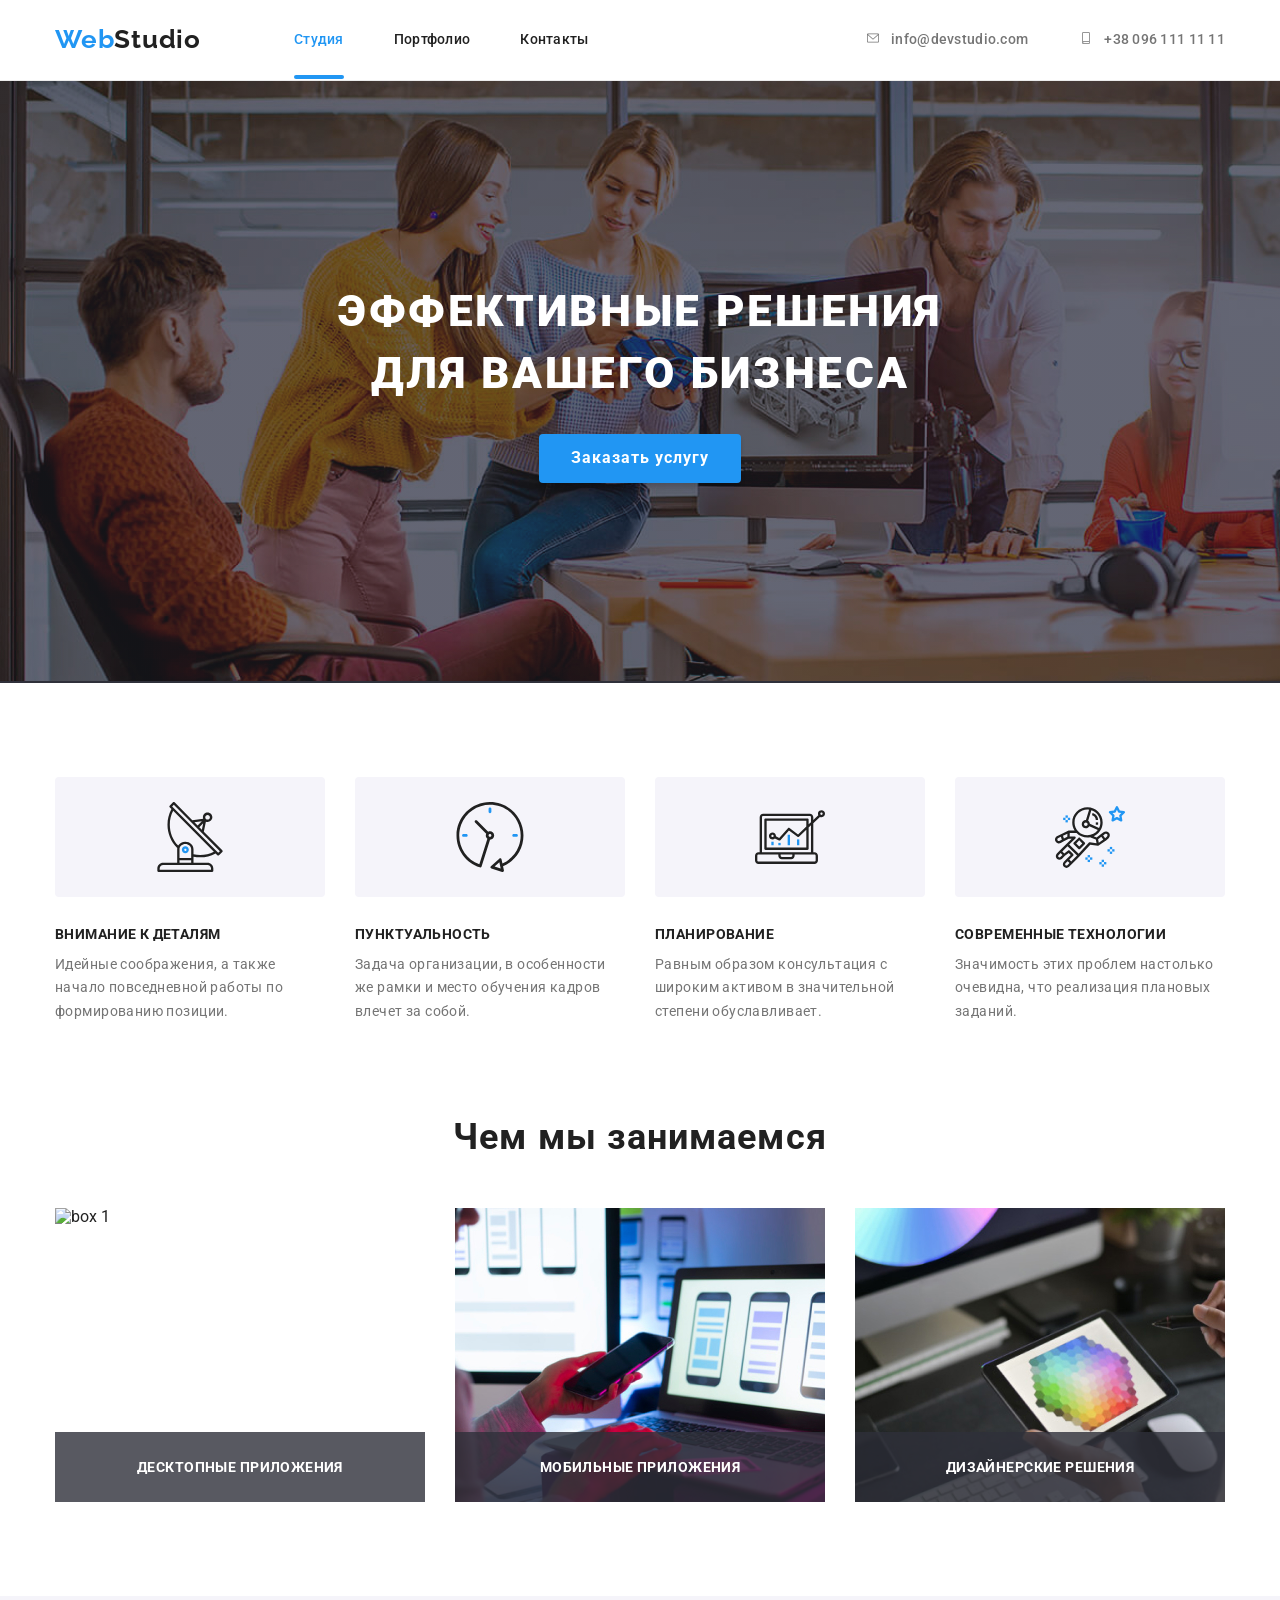
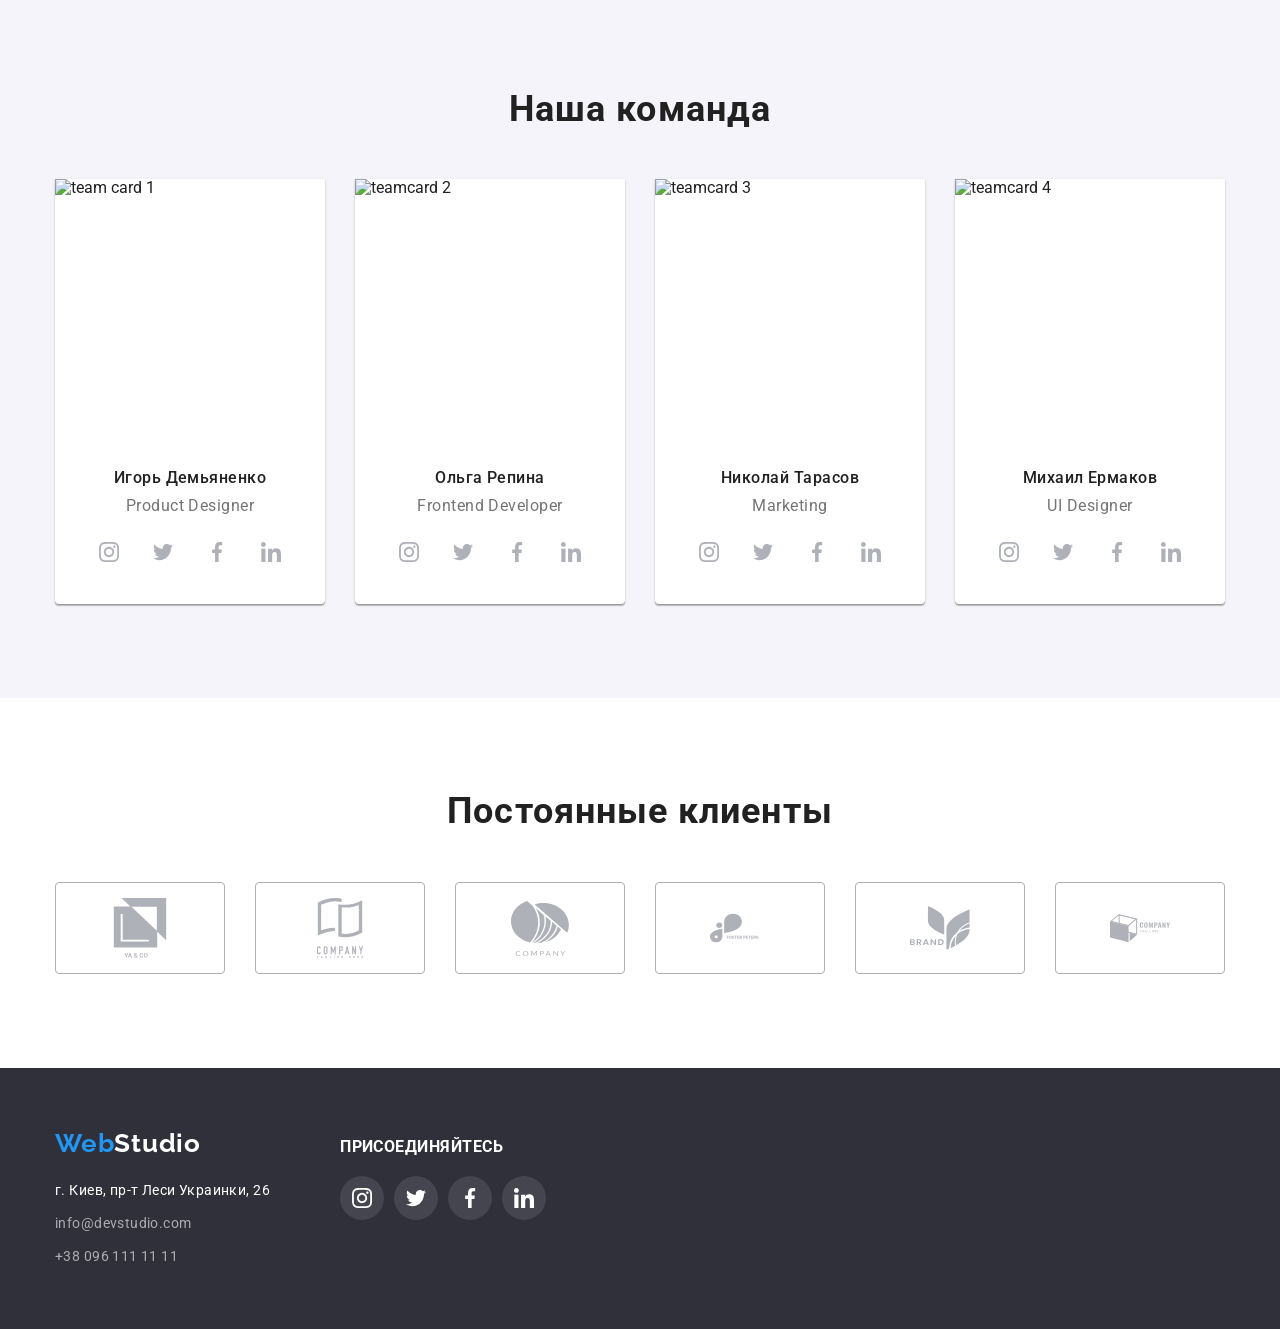
==== index.html @ 79825f10 "111" ====
<!DOCTYPE html>
<html lang="ru">

<head>
    <meta charset="UTF-8">
    <meta http-equiv="X-UA-Compatible" content="IE=edge">
    <meta name="viewport" content="width=device-width, initial-scale=1.0">
    <link rel="stylesheet" href="https://cdnjs.cloudflare.com/ajax/libs/modern-normalize/1.1.0/modern-normalize.min.css" integrity="sha512-wpPYUAdjBVSE4KJnH1VR1HeZfpl1ub8YT/NKx4PuQ5NmX2tKuGu6U/JRp5y+Y8XG2tV+wKQpNHVUX03MfMFn9Q==" crossorigin="anonymous" referrerpolicy="no-referrer" />
    <link rel="preconnect" href="https://fonts.googleapis.com">
    <link rel="preconnect" href="https://fonts.gstatic.com" crossorigin>
    <link
        href="https://fonts.googleapis.com/css2?family=Raleway:wght@700&family=Roboto:wght@400;500;700;900&display=swap"
        rel="stylesheet">
        <link rel="stylesheet" href="css/style.css">
    <title>Барбершоп</title>
</head>
<body>
    <header class="header-menu">
        <div class="container header-container">
        <nav class="nav-menu">
            <a href="index.html" lang="en" class="logo"><span>Web</span>Studio</a>
            <ul class="menu">
                <li class="menu-item">
                    <a href="index.html" class="menu-link menu-clr">Студия</a>
                </li>
                <li class="menu-item">
                    <a href="portfolio.html" class="menu-link">Портфолио</a>
                </li>
                <li class="menu-item">
                    <a href="#" class="menu-link">Контакты</a>
                </li>
            </ul>
        </nav>
        <ul class="contacts">
            <li class="contacts-item">
                <a href="mailto:info@devstudio.com" class="contacts-mail">
                    <svg class="contact-list_img" width="16" height="12">
                        <use href="images/sprite.svg#icon-envelope-hover"></use>
                    </svg>info@devstudio.com
                </a>
            </li>
            <li class="contacts-item">
                <a href="tel:+380961111111" class="contacts-tel">
                    <svg class="contact-list_img" width="16" height="12">
                        <use href="images/sprite.svg#icon-smartphone-1"></use>
                    </svg>+38 096 111 11 11
                </a>
            </li>
        </ul>
    </div>
    </header>
    <main class="main-body">
        <section class="section effect-items bgk-linear">
            <div class="container effect-container">      
            <h1 class="effect-heading">Эффективные решения для вашего бизнеса</h1>
            <button type="button" class="btn-item btn" data-modal-open>Заказать услугу</button>
            </div>
        </section>
        <section class="section featurs">
            <div class="container feature-container">
            <h2 class="hidden-text vissual-hidden">Преимущества</h2>
            <ul class="featurs-item">
                <li class="feature">
                    <div class="feature-icon">
                        <svg class="feature-icon_img">
                            <use href="images/sprite.svg#icon-antenna-1"></use>
                        </svg>
                    </div>
                    <h3 class="feature-heading">Внимание к деталям</h3>
                    <p class="feature-text">
                        Идейные соображения, а также начало повседневной работы по формированию позиции.
                    </p>
                </li>
                <li class="feature">
                    <div class="feature-icon">
                        <svg class="feature-icon_img">
                            <use href="images/sprite.svg#icon-clock-1"></use>
                        </svg>
                    </div>
                    <h3 class="feature-heading">Пунктуальность</h3>
                    <p class="feature-text">
                        Задача организации, в особенности же рамки и место обучения кадров влечет за собой.
                    </p>
                </li>
                <li class="feature">
                    <div class="feature-icon">
                        <svg class="feature-icon_img">
                            <use href="images/sprite.svg#icon-diagram-1"></use>
                        </svg>
                    </div>
                    <h3 class="feature-heading">Планирование</h3>
                    <p class="feature-text">
                        Равным образом консультация с широким активом в значительной степени обуславливает.
                    </p>
                </li>
                <li class="feature">
                    <div class="feature-icon">
                        <svg class="feature-icon_img">
                            <use href="images/sprite.svg#icon-astronaut-1"></use>
                        </svg>
                    </div>
                    <h3 class="feature-heading">Современные технологии</h3>
                    <p class="feature-text">
                        Значимость этих проблем настолько очевидна, что реализация плановых заданий.
                    </p>
                </li>
            </ul>
        </div>
        </section>
        <section class="section section-boxs">
            <div class="container box-container">
            <h2 class="boxs-heading heading">Чем мы занимаемся</h2>
            <ul class="boxs-imges">
                <li class="boxs-card">
                    <img src="images/box1.jpg" alt="box 1" width="370" height="294">
                    <div class="img-descripton">
                        <p class="img-tex">Десктопные приложения</p>
                    </div>
                </li>
                <li class="boxs-card">
                    <img src="images/box2.jpg" alt="box 2" width="370" height="294">
                    <div class="img-descripton">
                        <p class="img-tex">Мобильные приложения</p>
                    </div>
                </li>
                <li class="boxs-card">
                    <img src="images/box3.jpg" alt="box 3" width="370" height="294">
                    <div class="img-descripton">
                        <p class="img-tex">Дизайнерские решения</p>
                    </div>
                </li>
            </ul>
        </div>
        </section>
        <section class="section teamcards">
            <div class="container teamcards-container">
            <h2 class="teamcards-heading heading">Наша команда</h2>
            <ul class="teamcard-imges">
                <li class="teamcard">
                    <img src="images/teamcard1.jpg" alt="team card 1" width="270" height="260">
                    <div class="team-text">
                    <h3 class="teamcard-heading">Игорь Демьяненко</h3>
                    <p lang="en" class="teamcard-text">Product Designer</p>
                    <ul class="teamcard-item_icon">
                        <li class="social-list">
                            <a href="" class="social-list_link">
                                <svg class="social-list_icon" width="20" height="20">
                                    <use href="images/sprite.svg#icon-instagram-2"></use>
                                </svg>
                            </a>
                        </li>
                        <li class="social-list">
                            <a href="" class="social-list_link">
                                <svg class="social-list_icon" width="20" height="20">
                                    <use href="images/sprite.svg#icon-twitter-1"></use>
                                </svg>
                            </a>
                        </li>
                        <li class="social-list">
                            <a href="" class="social-list_link">
                                <svg class="social-list_icon" width="20" height="20">
                                    <use href="images/sprite.svg#icon-facebook-1"></use>
                                </svg>
                            </a>
                        </li>
                        <li class="social-list">
                            <a href="" class="social-list_link">
                                <svg class="social-list_icon" width="20" height="20">
                                    <use href="images/sprite.svg#icon-linkedin-1"></use>
                                </svg>
                            </a>
                        </li>
                    </ul>
                </div>
                </li>
                <li class="teamcard">
                    <img src="images/teamcard2.jpg" alt="teamcard 2" width="270" height="260">
                    <div class="team-text">
                    <h3 class="teamcard-heading">Ольга Репина</h3>
                    <p lang="en" class="teamcard-text">Frontend Developer</p>
                    <ul class="teamcard-item_icon">
                        <li class="social-list">
                            <a href="" class="social-list_link">
                                <svg class="social-list_icon" width="20" height="20">
                                    <use href="images/sprite.svg#icon-instagram-2"></use>
                                </svg>
                            </a>
                        </li>
                        <li class="social-list">
                            <a href="" class="social-list_link">
                                <svg class="social-list_icon" width="20" height="20">
                                    <use href="images/sprite.svg#icon-twitter-1"></use>
                                </svg>
                            </a>
                        </li>
                        <li class="social-list">
                            <a href="" class="social-list_link">
                                <svg class="social-list_icon" width="20" height="20">
                                    <use href="images/sprite.svg#icon-facebook-1"></use>
                                </svg>
                            </a>
                        </li>
                        <li class="social-list">
                            <a href="" class="social-list_link">
                                <svg class="social-list_icon" width="20" height="20">
                                    <use href="images/sprite.svg#icon-linkedin-1"></use>
                                </svg>
                            </a>
                        </li>
                    </ul>
                    </div>
                </li>
                <li class="teamcard">
                    <img src="images/teamcard3.jpg" alt="teamcard 3" width="270" height="260">
                    <div class="team-text">
                    <h3 class="teamcard-heading">Николай Тарасов</h3>
                    <p lang="en" class="teamcard-text">Marketing</p>
                    <ul class="teamcard-item_icon">
                        <li class="social-list">
                            <a href="" class="social-list_link">
                                <svg class="social-list_icon" width="20" height="20">
                                    <use href="images/sprite.svg#icon-instagram-2"></use>
                                </svg>
                            </a>
                        </li>
                        <li class="social-list">
                            <a href="" class="social-list_link">
                                <svg class="social-list_icon" width="20" height="20">
                                    <use href="images/sprite.svg#icon-twitter-1"></use>
                                </svg>
                            </a>
                        </li>
                        <li class="social-list">
                            <a href="" class="social-list_link">
                                <svg class="social-list_icon" width="20" height="20">
                                    <use href="images/sprite.svg#icon-facebook-1"></use>
                                </svg>
                            </a>
                        </li>
                        <li class="social-list">
                            <a href="" class="social-list_link">
                                <svg class="social-list_icon" width="20" height="20">
                                    <use href="images/sprite.svg#icon-linkedin-1"></use>
                                </svg>
                            </a>
                        </li>
                    </ul>
                    </div>
                </li>
                <li class="teamcard">
                    <img src="images/teamcard4.jpg" alt="teamcard 4" width="270" height="260">
                    <div class="team-text">
                    <h3 class="teamcard-heading">Михаил Ермаков</h3>
                    <p lang="en" class="teamcard-text">UI Designer</p>
                    <ul class="teamcard-item_icon">
                        <li class="social-list">
                            <a href="" class="social-list_link">
                                <svg class="social-list_icon" width="20" height="20">
                                    <use href="images/sprite.svg#icon-instagram-2"></use>
                                </svg>
                            </a>
                        </li>
                        <li class="social-list">
                            <a href="" class="social-list_link">
                                <svg class="social-list_icon" width="20" height="20">
                                    <use href="images/sprite.svg#icon-twitter-1"></use>
                                </svg>
                            </a>
                        </li>
                        <li class="social-list">
                            <a href="" class="social-list_link">
                                <svg class="social-list_icon" width="20" height="20">
                                    <use href="images/sprite.svg#icon-facebook-1"></use>
                                </svg>
                            </a>
                        </li>
                        <li class="social-list">
                            <a href="" class="social-list_link">
                                <svg class="social-list_icon" width="20" height="20">
                                    <use href="images/sprite.svg#icon-linkedin-1"></use>
                                </svg>
                            </a>
                        </li>
                    </ul>
                    </div>
                </li>
            </ul>
        </div>
        </section>
        <section class="section our-client_section">
            <div class="container our-client-container">
                <h2 class="our-client-heading heading">Постоянные клиенты</h2>
                <ul class="our-client_group">
                    <li class="our-client_list">
                        <a href="" class="our-client_link">
                        <svg class="our-client_icon" width="106" height="60">
                            <use href="images/sprite.svg#icon-group"></use>
                        </svg>
                    </a>
                    </li>
                    <li class="our-client_list">
                        <a href="" class="our-client_link">
                        <svg class="our-client_icon" width="106" height="60">
                            <use href="images/sprite.svg#icon-group-1"></use>
                        </svg>
                    </a>
                        </li>
                    <li class="our-client_list">
                        <a href="" class="our-client_link"> 
                        <svg class="our-client_icon" width="106" height="60">
                            <use href="images/sprite.svg#icon-group-2"></use>
                        </svg>
                        </a>
                    </li>
                    <li class="our-client_list">
                        <a href="" class="our-client_link"> 
                        <svg class="our-client_icon" width="106" height="60">
                            <use href="images/sprite.svg#icon-group-3"></use>
                        </svg>
                        </a>
                    </li>
                    <li class="our-client_list"> 
                        <a href="" class="our-client_link">
                        <svg class="our-client_icon" width="106" height="60">
                            <use href="images/sprite.svg#icon-group-4"></use>
                        </svg>
                        </a>
                    </li>
                    <li class="our-client_list">
                        <a href="" class="our-client_link"> 
                        <svg class="our-client_icon" width="106" height="60">
                            <use href="images/sprite.svg#icon-Object"></use>
                        </svg>
                        </a>
                    </li>
                </ul>
                </div>
        </section>
    </main>
    <footer class="footer-block">
        <div class="container footer-container">
            <div class="footer-menu">
        <a href="#" lang="en" class="logo-footer"><span>Web</span>Studio</a>
        <address class="addres-footer">
            <span>г. Киев, пр-т Леси Украинки, 26</span>
            <a href="mailto:info@devstudio.com">info@devstudio.com</a>
            <a href="tel:+380961111111">+38 096 111 11 11</a>
        </address>
    </div>
        <div class="footer-social">
            <p class="footer-text">присоединяйтесь</p>
        <ul class="footer-item_icon">
            <li class="footer-social_list">
                <a href="" class="footer-social-list_link">
                    <svg class="footer-social-list_icon" width="20" height="20">
                        <use href="images/sprite.svg#icon-instagram-2"></use>
                    </svg>
                </a>
            </li>
            <li class="footer-social_list">
                <a href="" class="footer-social-list_link">
                    <svg class="footer-social-list_icon" width="20" height="20">
                        <use href="images/sprite.svg#icon-twitter-1"></use>
                    </svg>
                </a>
            </li>
            <li class="footer-social_list">
                <a href="" class="footer-social-list_link">
                    <svg class="footer-social-list_icon" width="20" height="20">
                        <use href="images/sprite.svg#icon-facebook-1"></use>
                    </svg>
                </a>
            </li>
            <li class="footer-social_list">
                <a href="" class="footer-social-list_link">
                    <svg class="footer-social-list_icon" width="20" height="20">
                        <use href="images/sprite.svg#icon-linkedin-1"></use>
                    </svg>
                </a>
            </li>
        </ul>
    </div>
    </div>
    </footer>
    <div class="bakdrop is-hidden" data-modal>
        <div class="modal">
            <button class="modal-close-btn" data-modal-close>
                <svg class="modal-close-icon" width="18" height="18">
                    <use href="images/sprite.svg#icon-close"></use>
                </svg>
            </button>
        </div>
    </div>
    <script src="js/modal.js"></script>
</body>
</html>
---- css/style.css ----
body{
    font-family: var(--font-accent);
    color: var(--accent-color);
}
img{
    display: block;
}
h1,h2,h3,h4,h5,h6{
    margin-top: 0;
    margin-bottom: 0;
}
ul,li{
    list-style: none;
    margin-top: 0;
    margin-bottom: 0;
    padding-left: 0;
}
p{
    margin-top: 0;
    margin-bottom: 0;
}
:root {
    --accent-color: #212121;
    --link-color: #2196F3;
    --white-color: #ffffff;
    --dark-background: #2F303A;
    --contacts-color: #757575;
    --teamcards-background: #F5F4FA;
    --project-border: #EEEEEE;
    --icon-color: #AFB1B8;
    --our-client:#E5E5E5;
    --font-accent: 'Roboto', sans-serif;
    --font-second: 'Raleway', sans-serif;
    --backdrop-background: rgba(0, 0, 0, 0.2);
    --border-color: rgba(0, 0, 0, 0.1);
    --descripton-bgk: rgba(33, 150, 243, 0.9);
}
.section{
    padding-top: 94px;
    padding-bottom: 94px;
}
/* container */
.container{
    width: 1200px;
    margin: 0 auto;
    padding-left: 15px;
    padding-right: 15px;
}
/*container end  */
/*header menu contacts*/
.header-menu{
    border-bottom: 1px solid#ECECEC;
}
.header-container{
    display: flex;
    justify-content: space-between;
    align-items: center;
}
.nav-menu{
    display: flex;
    align-items: center;
}
.logo{
    font-family: var(--font-second);
    font-weight: 700;
    font-size: 26px;
    line-height: 1.2;
    text-decoration: none;
    color: var(--accent-color);
    letter-spacing: 0.03em;
    padding-top: 24px;
    padding-bottom: 25px;
}
.logo span{
    color: var(--link-color);
}
/* menuu */
.menu{
    font-weight: 500;
    font-size: 14px;
    font-style: normal;
    line-height: 1.1;
    letter-spacing: 0.02em;
    list-style-type: none;
    display: flex;
    margin-left: 93px;
}
.menu-item:not(:last-child){
    margin-right: 50px;
}
.menu>.menu-item>.menu-clr{
    color: var(--link-color);
    transition: color 250ms cubic-bezier(0.4, 0, 0.2, 1);
}
.menu-item .menu-link:hover,
.menu-item .menu-link:focus{
    color: var(--link-color);
}
.menu-link{
    position: relative;
    text-decoration: none;
    color: var(--accent-color);
    padding-top: 32px;
    padding-bottom: 32px;
    transition: color 250ms cubic-bezier(0.4, 0, 0.2, 1);
}
.menu-link.menu-clr::after{
    position: absolute;
    content: '';
    display: inline-block;
    width: 100%;
    height: 4px;
    left: 0;
    bottom: 0;
    background: var(--link-color);
    border-radius: 2px;
}

/* menu end */
.contacts{
    font-weight: 500;
    font-size: 14px;
    line-height: 1.1;
    letter-spacing: 0.02em;
    font-style: normal;
    list-style-type: none;
    display: flex;
    align-items: baseline;
    position: relative;
}

.contacts-item:not(:first-child){
    margin-left: 50px;
}
.contacts-mail,
.contacts-tel{
    text-decoration: none;
    color: var(--contacts-color);
    transition: color 250ms cubic-bezier(0.4, 0, 0.2, 1);
}
.contacts-mail:hover,
.contacts-tel:hover,
.contacts-mail:focus,
.contacts-tel:focus{
    color: var(--link-color);
}
.contact-list_img{
    fill: var(--contacts-color);
    margin-right: 10px;
}
.contacts-mail:hover .contact-list_img,
.contacts-tel:hover .contact-list_img,
.contacts-mail:focus .contact-list_img,
.contacts-tel:focus .contact-list_img{
    fill: var(--link-color);
}
/*end*/
/*effect busines*/
.effect-items{
    background-image: linear-gradient( to bottom, rgba(47, 48, 58, 0.4),rgba(47, 48, 58, 0.4)), url('../images/bgk.jpg');
    background-repeat: no-repeat;
    background-color: var(--dark-background);
    max-width: 1600px;
    margin: 0 auto;
    padding: 200px 0;
}

.effect-heading{ 
    max-width: 696px;
    font-weight: 900;
    font-size: 44px;
    line-height: 1.4;
    text-align: center;
    letter-spacing: 0.06em;
    text-transform: uppercase;
    font-style: normal;
    color: var(--white-color);
    margin: 0 auto;
}
.btn-item{
    letter-spacing: 0.06em;
    color: var(--white-color);
    font-size: 16px;
    font-weight: 700;
    line-height: 1.8;
    background: var(--link-color);  
    box-shadow: 0px 4px 4px rgba(0, 0, 0, 0.15);
    border-radius: 4px;
    display: flex;
    margin: 0 auto;
    margin-top: 30px;
    padding: 10px 32px;
    transition: background 250ms cubic-bezier(0.4, 0, 0.2, 1);
}
.btn-item:hover,
.btn-item:focus{
  background: #188CE8;
  border: none;
  outline: none;
}
.btn{
    cursor: pointer;
    border: none;
}
/*end*/
/*feature items*/
.hidden-text,
.first-link{
    font-weight: 700;
    font-size: 36px;
    line-height: 1.16;
    text-align: center;
    margin: auto;
}
.vissual-hidden{
    position: absolute;
    width: 1px;
    height: 1px;
    margin: -1px;
    border: 0;
    padding: 0;
    white-space: nowrap;
    clip-path: inset(100%);
    clip: rect(0 0 0 0);
    overflow: hidden;
}
/*featureicon*/
.feature-icon{
    display: flex;
    justify-content: center;
    align-items: center;
    height: 120px;
    background: #F5F4FA;
    border-radius: 4px;
    margin-bottom: 30px;
}
.feature-icon_img{
    width: 70px;
    height: 70px;  
}
/*featureicon*/

.featurs{
    padding-bottom: 0;
}
.feature-container{
    display: flex;
    flex-wrap: wrap;
}
.featurs-item{
    display: flex;
    flex-basis: calc((100% - 120px)/ 4);
    list-style-type: none; 
    margin-left: -30px;
}
.feature{
    width: 270px;
    margin-left: 30px;
}
.feature-heading{
    font-size: 14px;
    font-weight: 700;
    letter-spacing: 0.03em;
    text-transform: uppercase;
    line-height: 1.1;
}
.feature-text{
    font-size: 14px;
    line-height: 1.7;
    letter-spacing: 0.03em;
    color: var(--contacts-color);
    margin-top: 10px;
}
/*end*/
/*boxs-images*/
.heading{
    text-align: center;
    font-weight: 700;
    font-size: 36px;
    letter-spacing: 0.03em;
    font-style: normal;
    line-height: 1.1;
}
.boxs-imges,
.teamcard-imges{
    list-style-type: none;
    display: flex;
}
.boxs-imges{
    flex-wrap: wrap;
    margin-top: 50px;
    margin-left: -30px;
}
.boxs-card{
    position: relative;
    flex-basis: calc((100% - 90px ) / 3);
    margin-left: 30px;
}
.img-descripton{
    position: absolute;
    width: 370px;
    height: 70px;
    bottom: 0;
    left: 0;
    background: rgba(47, 48, 58, 0.8);
    display: flex;
    align-items: center;
    justify-content: center;
}
.img-tex{
    position: absolute;
    font-weight: 700;
    color: var(--white-color);
    letter-spacing: 0.03em;
    text-transform: uppercase;
    text-align: center;
    font-size: 14px; 
}
/*end*/
/*teamcard*/
.teamcards{
    background: var(--teamcards-background);
}
.team-text{
    padding-top: 30px;
    padding-left: 10px;
    padding-right: 10px;
    padding-bottom: 30px;
}
.teamcard-heading{
    font-size: 16px;
    font-style: normal;
    font-weight: 500;
    text-align: center;
    letter-spacing: 0.03em;
    line-height: 1.1;
    margin-bottom: 10px;
}
.teamcard-text{
    font-size: 16px;
    color: var(--contacts-color);
    line-height: 1.1;
    text-align: center;
    letter-spacing: 0.03em;
    margin-bottom: 16px;
}
.teamcard-imges{
    flex-wrap: wrap;
    margin-left: -30px;
    margin-top: 50px;
}
.teamcard{
    margin-left: 30px;
    flex-basis: calc((100% - 120px) / 4);
    background: #FFFFFF;
    box-shadow: 0px 1px 3px rgba(0, 0, 0, 0.12), 0px 1px 1px rgba(0, 0, 0, 0.14), 0px 2px 1px rgba(0, 0, 0, 0.2);
    border-radius: 0px 0px 4px 4px
}
.teamcard-item_icon{
    display: flex;
    justify-content: center;
}
.social-list:not(:last-child){
    margin-right: 10px;
}
.social-list_link{
    width: 44px;
    height: 44px;
    border-radius: 50%;
    display: flex;
    justify-content: center;
    align-items: center;
    background: var(--white-color);
    transition: background 250ms cubic-bezier(0.4, 0, 0.2, 1);
}

.social-list_link:hover,
.social-list_link:focus{
    background-color: var(--link-color);
}
.social-list_icon{
    fill: var(--icon-color);
    transition: fill 250ms cubic-bezier(0.4, 0, 0.2, 1);
}
.social-list_link:hover .social-list_icon,
.social-list_link:focus .social-list_icon{
    fill: var(--white-color);
}
/*end*/
/*our-client*/
.our-client_group{
    display: flex;
    justify-content: center;
    margin-top: 50px;
    margin-left: -30px;
}
.our-client_list{
   flex-basis:calc((100% - 180)/6); 
   margin-left: 30px;
}
.our-client_link{
    width: 170px;
    height: 92px;
    border: 1px solid #AFB1B8;
    border-radius: 4px;
    display: flex;
    justify-content: center;
    align-items: center;
    transition: border 250ms cubic-bezier(0.4, 0, 0.2, 1);
}
.our-client_link:hover,
.our-client_link:focus{
    border: 1px solid var(--link-color);
    border-radius: 4px;
}
.our-client_icon{
    fill: var(--icon-color);
    transition: fill 250ms cubic-bezier(0.4, 0, 0.2, 1);
}
.our-client_link:hover .our-client_icon,
.our-client_link:focus .our-client_icon{
    fill: var(--link-color);
}



/*our-client*/

/*portfolio list*/
/*btn portfolio*/

.button-menu{
    display: flex;
    list-style-type: none;
    margin-bottom: 50px;
    justify-content: center;   
}
.filter-btn:not(:last-child){
    margin-right: 8px;
}
.button-project{
    font-weight: 500;
    font-size: 16px;
    line-height: 1.6;
    text-align: center;
    letter-spacing: 0.03em;
    color: var(--accent-color);
    border-radius: 4px;
    background: #F5F4FA;
    border: none;
    padding: 6px 22px;
    transition: color 250ms cubic-bezier(0.4, 0, 0.2, 1);
}
.btn-all{
    background: var(--link-color);
    color: var(--white-color);
    transition: color 250ms cubic-bezier(0.4, 0, 0.2, 1), background 250ms cubic-bezier(0.4, 0, 0.2, 1);
}
.button-project:hover,
.button-project:focus{
    background-color: var(--link-color);
    color: var(--white-color);
    outline: none;
    box-shadow: 0px 3px 1px rgba(0, 0, 0, 0.1), 0px 1px 2px rgba(0, 0, 0, 0.08), 0px 2px 2px rgba(0, 0, 0, 0.12);
}
/*buttons end*/
/*projects*/
.projects-item{
    display: flex;
    flex-wrap: wrap;
    list-style-type: none;
    margin-left: -30px;
    margin-bottom: -30px;
}
.project{
    flex-basis: calc((100% - 270px) / 9);
    margin-left: 30px;
    margin-bottom: 30px;
}
.project-textblock{
    padding: 20px 24px;
    border-left: 1px solid var(--project-border);
    border-right: 1px solid var(--project-border);
    border-bottom: 1px solid var(--project-border);
}
.project-heading{
    font-style: normal;
    font-weight: 700;
    font-size: 18px;
    letter-spacing: 0.06em;
    line-height: 2;
    margin-bottom: 4px;
    color: var(--accent-color);
}
.project-text{
    font-size: 16px;
    letter-spacing: 0.03em;
    line-height: 1.8;
    color: var(--contacts-color);
}
.project-link{
    display: block;
    text-decoration: none;
    transition: display 250ms cubic-bezier(0.4, 0, 0.2, 1);
}
.project-link:hover,
.project-link:focus{
     box-shadow: 0px 1px 1px rgba(0, 0, 0, 0.12), 0px 4px 4px rgba(0, 0, 0, 0.06), 1px 4px 6px rgba(0, 0, 0, 0.16);
}
.project-description{
    position: relative;
    overflow: hidden;
}
.project-overlay{
    position: absolute;
    top: 0;
    left: 0;
    width: 100%;
    height: 100%;
    transform: translateY(100%);
    transition: transform 250ms cubic-bezier(0.4, 0, 0.2, 1);
    background-color: var(--descripton-bgk);
    padding: 63px 24px;
}
.description-text{
    font-size: 18px;
    line-height: 1.5;
    letter-spacing: 0.03em;
    color: var(--white-color);
}
.project-link:hover .project-overlay,
.project-link:focus .project-overlay{
     transform: translateY(0);
     box-shadow: 0px 1px 1px rgba(0, 0, 0, 0.12), 0px 4px 4px rgba(0, 0, 0, 0.06), 1px 4px 6px rgba(0, 0, 0, 0.16);
}
/*project end*/
/*footer*/
.footer-block{
    padding-top: 60px;
    padding-bottom: 60px;
}
.footer-block{
    background-color: var(--dark-background);
}
.footer-container{
    display: flex;
    align-items: baseline;
}
.logo-footer{
    font-family: var(--font-second);
    font-weight: 700;
    font-size: 26px;
    line-height: 1.2;
    text-decoration: none;
    color: var(--white-color);
    letter-spacing: 0.03em;
}
.logo-footer>span{
    color: var(--link-color);
}
.addres-footer{
    display: flex;
    flex-direction: column;
    margin-top: 20px;
}
.addres-footer>span{
    font-style: normal;
    font-weight: 400;
    font-size: 14px;
    line-height: 1.7;
    letter-spacing: 0.03em;
    color: var(--white-color);
}
.addres-footer a{
    font-style: normal;
    font-weight: 400;
    font-size: 14px;
    /* color: rgba(255,255, 255, 0.6); */
    text-decoration: none;
    letter-spacing: 0.03em;
    line-height: 1.7;
    color: rgba(255, 255, 255, 0.6);
    margin-top: 9px;
    transition: color 250ms cubic-bezier(0.4, 0, 0.2, 1);
}
.addres-footer a:hover,
.addres-footer a:focus{
    color: var(--white-color);
}
.footer-social{
    margin-left: 70px;  
}
.footer-text{
    font-weight: 700;
    color: var(--white-color);
    font-size: 16px;
    text-transform: uppercase;
    letter-spacing: 0.03em;
    line-height: 1.1;
    font-style: normal;
}
.footer-item_icon{
    display: flex;
    margin-top: 20px;
}
.footer-social-list_link{
    width: 44px;
    height: 44px;
    border-radius: 50%;
    display: flex;
    justify-content: center;
    align-items: center;
    background: rgba(255, 255, 255, 0.1);
    transition: background 250ms cubic-bezier(0.4, 0, 0.2, 1);
}
.footer-social-list_link:hover,
.footer-social-list_link:focus{
    background-color: var(--link-color);
}
.footer-social-list_icon{
    fill: var(--white-color);
    transition: fill 250ms cubic-bezier(0.4, 0, 0.2, 1);
}

.footer-social_list:not(:last-child){
    margin-right: 10px;
}
/*footer end*/
/*bakdrop*/
.bakdrop{
    position: fixed;
    left: 0;
    top: 0;
    width: 100%;
    height: 100%;
    background: var(--backdrop-background);
    transition: opacity 250ms cubic-bezier(0.4, 0, 0.2, 1), visibility 250ms cubic-bezier(0.4, 0, 0.2, 1);
}
.modal{
    position: absolute;
    top: 50%;
    left: 50%;
    transform: translate(-50%,-50%);
    width: 528px;
    height: 581px;
    background: var(--white-color);
    box-shadow: 0px 1px 3px rgba(0, 0, 0, 0.12), 0px 1px 1px rgba(0, 0, 0, 0.14), 0px 2px 1px rgba(0, 0, 0, 0.2);
    border-radius: 4px;
}
.modal-close-btn{
    display: flex;
    align-items: center;
    justify-content: center;
    position: absolute;
    width: 30px;
    height: 30px;
    border: 1px solid var(--border-color);
    border-radius: 50%;
    background: transparent;
    cursor: pointer;
    padding: 0;
    right: 8px;
    top: 8px;
}
.bakdrop.is-hidden{
    opacity: 0;
    visibility: hidden;
    pointer-events: none;
}
/*bakdrop*/
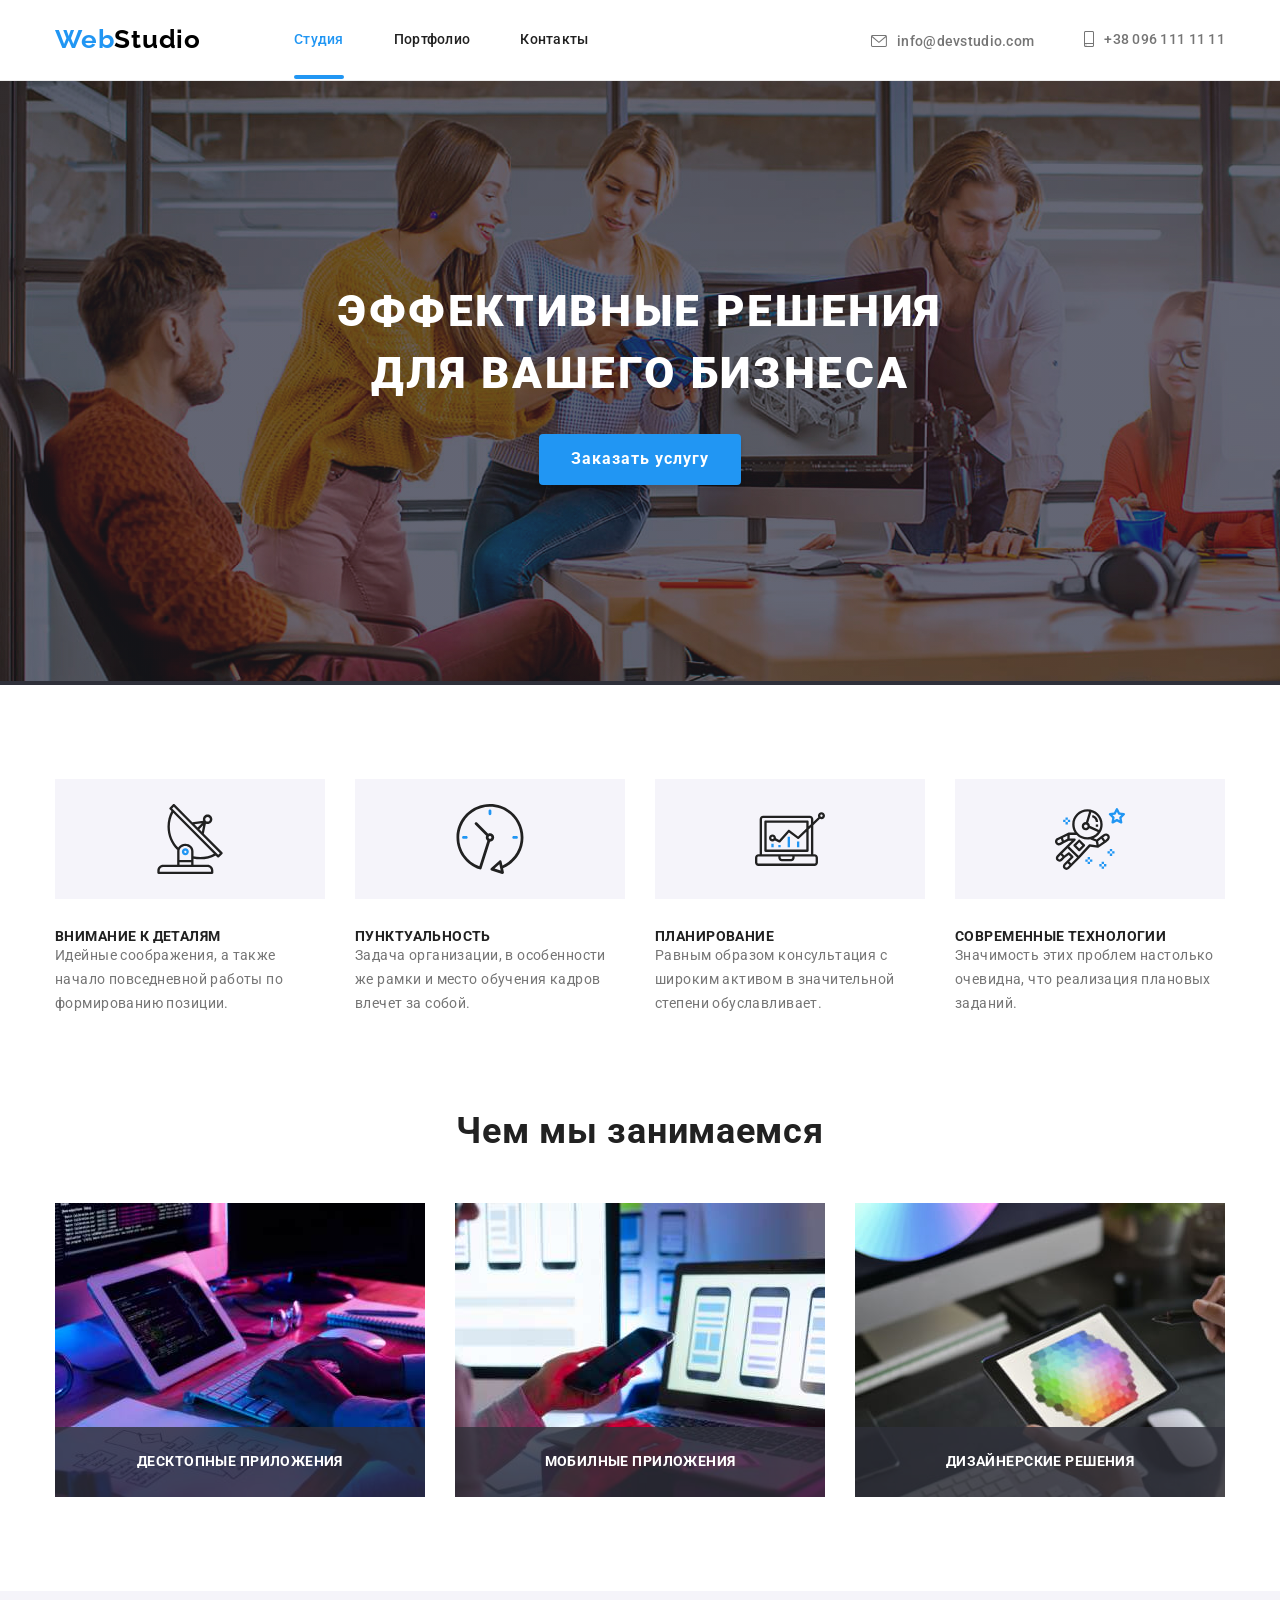
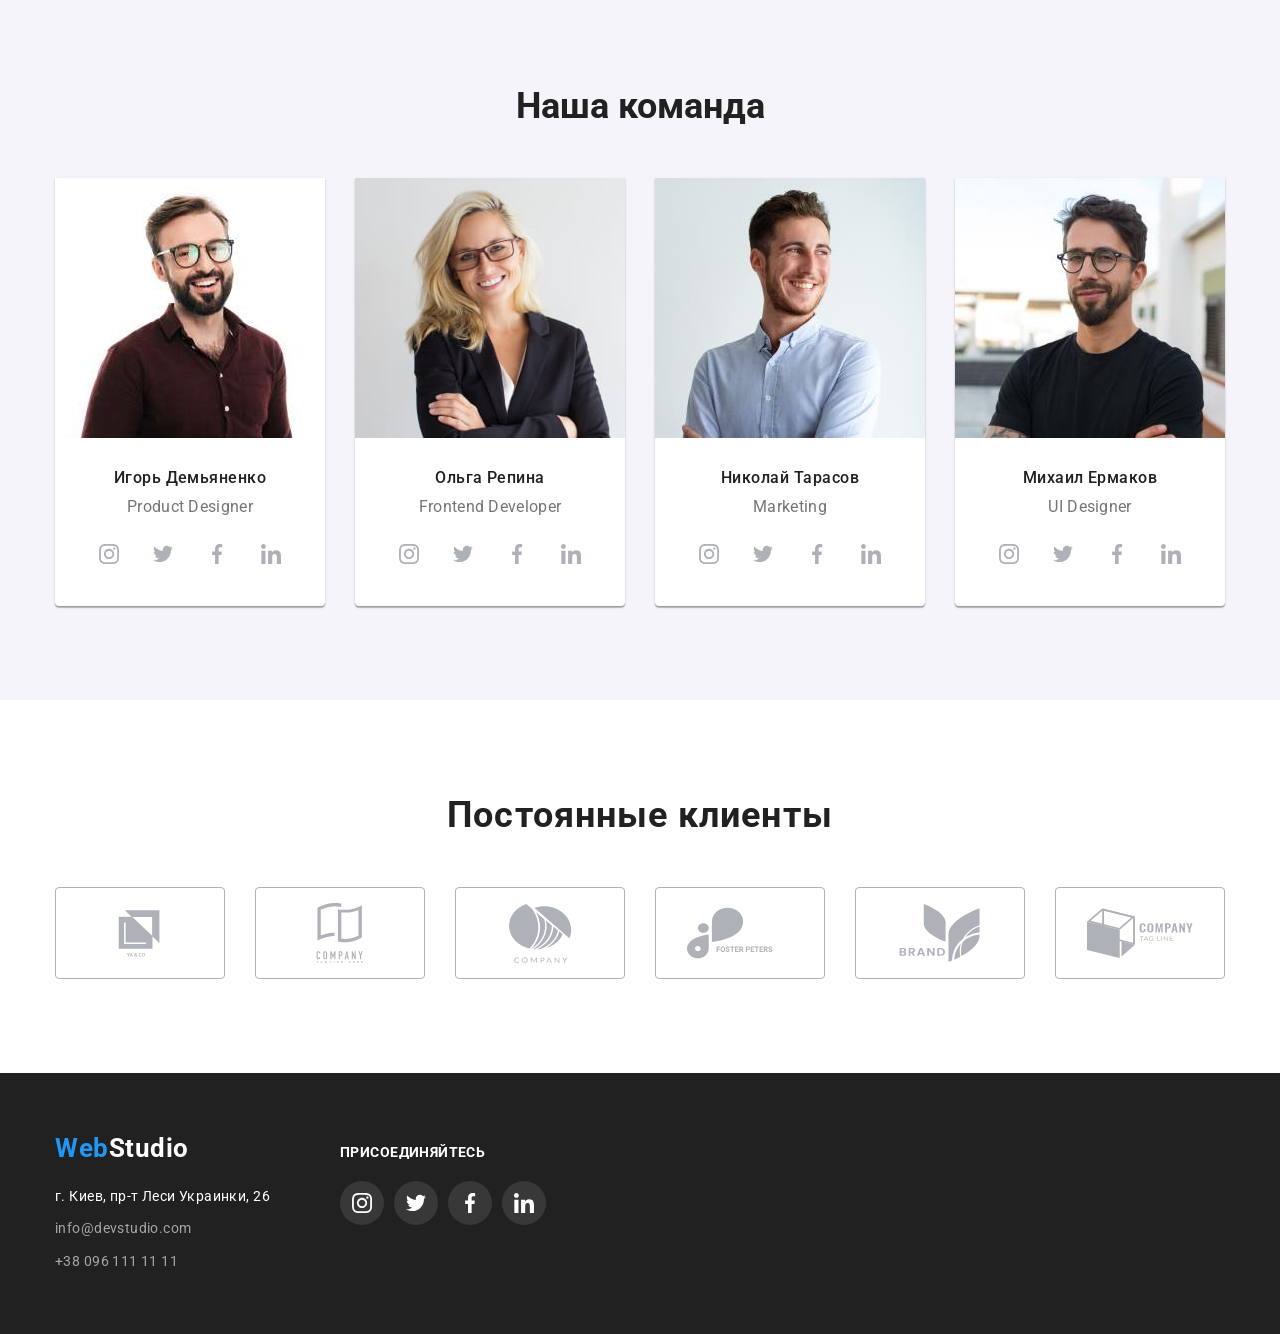
==== commit 877968f8: "111" ====
--- a/index.html
+++ b/index.html
@@ -1,383 +1,416 @@
 <!DOCTYPE html>
 <html lang="ru">
-
 <head>
     <meta charset="UTF-8">
     <meta http-equiv="X-UA-Compatible" content="IE=edge">
     <meta name="viewport" content="width=device-width, initial-scale=1.0">
-    <link rel="stylesheet" href="https://cdnjs.cloudflare.com/ajax/libs/modern-normalize/1.1.0/modern-normalize.min.css" integrity="sha512-wpPYUAdjBVSE4KJnH1VR1HeZfpl1ub8YT/NKx4PuQ5NmX2tKuGu6U/JRp5y+Y8XG2tV+wKQpNHVUX03MfMFn9Q==" crossorigin="anonymous" referrerpolicy="no-referrer" />
     <link rel="preconnect" href="https://fonts.googleapis.com">
     <link rel="preconnect" href="https://fonts.gstatic.com" crossorigin>
-    <link
-        href="https://fonts.googleapis.com/css2?family=Raleway:wght@700&family=Roboto:wght@400;500;700;900&display=swap"
-        rel="stylesheet">
-        <link rel="stylesheet" href="css/style.css">
-    <title>Барбершоп</title>
+    <link href="https://fonts.googleapis.com/css2?family=Raleway:wght@700&family=Roboto:wght@400;500;700;900&display=swap" rel="stylesheet">
+    <link rel="stylesheet" href="https://cdnjs.cloudflare.com/ajax/libs/modern-normalize/1.1.0/modern-normalize.min.css" integrity="sha512-wpPYUAdjBVSE4KJnH1VR1HeZfpl1ub8YT/NKx4PuQ5NmX2tKuGu6U/JRp5y+Y8XG2tV+wKQpNHVUX03MfMFn9Q==" crossorigin="anonymous" referrerpolicy="no-referrer" />
+    <link rel="stylesheet" href="./css/style.css">
+    <title>Document</title>
 </head>
 <body>
-    <header class="header-menu">
+    <header class="page-header">
         <div class="container header-container">
-        <nav class="nav-menu">
-            <a href="index.html" lang="en" class="logo"><span>Web</span>Studio</a>
+        <nav class="navigation">
+            <a href="./index.html" lang="en" class="logo page-header__logo"><span class="logo__span">Web</span>Studio</a>
             <ul class="menu">
-                <li class="menu-item">
-                    <a href="index.html" class="menu-link menu-clr">Студия</a>
-                </li>
-                <li class="menu-item">
-                    <a href="portfolio.html" class="menu-link">Портфолио</a>
-                </li>
-                <li class="menu-item">
-                    <a href="#" class="menu-link">Контакты</a>
+                <li class="menu__item">
+                    <a href="./index.html" class="menu__link menu-link__blue">Студия</a>
+                </li>
+                <li class="menu__item">
+                    <a href="./portfolio.html" class="menu__link">Портфолио</a>
+                </li>
+                <li class="menu__item">
+                    <a href="#" class="menu__link">Контакты</a>
                 </li>
             </ul>
         </nav>
         <ul class="contacts">
-            <li class="contacts-item">
-                <a href="mailto:info@devstudio.com" class="contacts-mail">
-                    <svg class="contact-list_img" width="16" height="12">
-                        <use href="images/sprite.svg#icon-envelope-hover"></use>
-                    </svg>info@devstudio.com
-                </a>
+            <li class="contacts__item"> 
+                <a href="mailto:info@devstudio.com" class="contacts__link">
+                    <svg class="contacts__icon" width="16" height="12">
+                        <use href="images/sprite.svg#icon-email"></use>
+                    </svg>
+                    info@devstudio.com</a>
             </li>
-            <li class="contacts-item">
-                <a href="tel:+380961111111" class="contacts-tel">
-                    <svg class="contact-list_img" width="16" height="12">
-                        <use href="images/sprite.svg#icon-smartphone-1"></use>
-                    </svg>+38 096 111 11 11
+            <li class="contacts__item">
+                <a href="tel:+380961111111" class="contacts__link">
+                    <svg class="contacts__icon" width="10" height="16">
+                        <use href="images/sprite.svg#icon-smartphone"></use>
+                    </svg>
+                    +38 096 111 11 11
                 </a>
             </li>
         </ul>
     </div>
     </header>
-    <main class="main-body">
-        <section class="section effect-items bgk-linear">
-            <div class="container effect-container">      
-            <h1 class="effect-heading">Эффективные решения для вашего бизнеса</h1>
+    <main class="page-main">
+        <section class="section page-main__section hero-section">
+            <div class="container hero-container">
+            <h1 class="hero-title">Эффективные решения для вашего бизнеса</h1>
             <button type="button" class="btn-item btn" data-modal-open>Заказать услугу</button>
+        </div>
+        </section>
+        <section class="section page-main__section featurs-section">
+            <div class="container feature-container">
+                <h2 class="visually-hidden">Преимущества</h2>
+            <ul class="feature">
+                <li class="featur__item">
+                    <div class="feature-icon__img">
+                        <svg class="feature__icon">
+                            <use href="./images/sprite.svg#icon-antenna"></use>
+                        </svg>
+                    </div>
+                    <h3 class="featurs__heading">
+                        Внимание к деталям
+                    </h3>
+                    <p class="faetur__text">Идейные соображения, а также начало повседневной работы по формированию позиции.</p>
+                </li>
+                <li class="featur__item">
+                    <div class="feature-icon__img">
+                        <svg class="feature__icon">
+                            <use href="./images/sprite.svg#icon-clock"></use>
+                        </svg>
+                    </div>
+                    <h3 class="featurs__heading">
+                        Пунктуальность
+                    </h3>
+                    <p class="faetur__text">
+                        Задача организации, в особенности же рамки и место обучения кадров влечет за собой.
+                    </p>
+                </li>
+                <li class="featur__item">
+                    <div class="feature-icon__img">
+                        <svg class="feature__icon">
+                            <use href="./images/sprite.svg#icon-diagram"></use>
+                        </svg>
+                    </div>
+                    <h3 class="featurs__heading">
+                        Планирование
+                    </h3>
+                    <p class="faetur__text">
+                        Равным образом консультация с широким активом в значительной степени обуславливает.
+                    </p>
+                </li>
+                <li class="featur__item">
+                    <div class="feature-icon__img">
+                        <svg class="feature__icon">
+                            <use href="./images/sprite.svg#icon-astronaut"></use>
+                        </svg>
+                    </div>
+                    <h3 class="featurs__heading">
+                        Современные технологии
+                    </h3>
+                    <p class="faetur__text">
+                        Значимость этих проблем настолько очевидна, что реализация плановых заданий.
+                    </p>
+                </li>
+            </ul>
+        </div>
+        </section>
+        <section class="section page-main__section picture-section">
+            <div class="container picture-container">
+            <h2 class="boxs-heading heading">
+                Чем мы занимаемся
+            </h2>
+            <ul class="boxs">
+                <li class="boxs__item">
+                    <img src="./images/box1.jpg" alt="Бокс 1" width="370" height="294" class="boxs__pic">
+                    <div class="boxs-description">
+                        <p class="boxs-text">Десктопные приложения</p>
+                    </div>
+                </li>
+                <li class="boxs__item">
+                    <img src="./images/box2.jpg" alt="Бокс 2" width="370" height="294" class="boxs__pic">
+                    <div class="boxs-description">
+                        <p class="boxs-text">Мобилные приложения</p>
+                    </div>
+                </li>
+                <li class="boxs__item">
+                    <img src="./images/box3.jpg" alt="Бокс 3" width="370" height="294" class="boxs__pic">
+                    <div class="boxs-description">
+                        <p class="boxs-text">Дизайнерские решения</p>
+                    </div>
+                </li>  
+            </ul>
+        </div>
+        </section>
+        <section class="section page-main__section team-section">
+            <div class="container team-container">
+            <h2 class="team__heading heading">Наша команда</h2>
+            <ul class="teams">
+                <li class="teams__title">
+                    <img src="./images/teamcard1.jpg" alt="Игорь Демьяненко" width="270" height="260" class="teams__pic">
+                    <div class="teams-block__heading">
+                    <h3 class="teams__heading">
+                        Игорь Демьяненко
+                    </h3>
+                    <p lang="en" class="teams__text">
+                        Product Designer
+                    </p>
+                    <ul class="social-item__icon">
+                        <li class="social-list__icon">
+                            <a href="" class="social-link__icon">
+                                <svg class="social-icon" width="20" height="20">
+                                    <use href="./images/sprite.svg#icon-instagram"></use>
+                                </svg>
+                            </a>
+                        </li>
+                        <li class="social-list__icon">
+                            <a href="" class="social-link__icon">
+                                <svg class="social-icon" width="20" height="20">
+                                    <use href="./images/sprite.svg#icon-twitter"></use>
+                                </svg>
+                            </a>
+                        </li>
+                        <li class="social-list__icon">
+                            <a href="" class="social-link__icon">
+                                <svg class="social-icon" width="20" height="20">
+                                    <use href="./images/sprite.svg#icon-facebook"></use>
+                                </svg>
+                            </a>
+                        </li>
+                        <li class="social-list__icon">
+                            <a href="" class="social-link__icon">
+                                <svg class="social-icon" width="20" height="20">
+                                    <use href="./images/sprite.svg#icon-linkedin"></use>
+                                </svg>
+                            </a>
+                        </li>
+                    </ul>
+                </div>
+                </li>
+                <li class="teams__title">
+                    <img src="./images/teamcard2.jpg" alt="teamcard 2" width="270" height="260" class="teams__pic">
+                    <div class="teams-block__heading">
+                    <h3 class="teams__heading">
+                        Ольга Репина
+                    </h3>
+                    <p lang="en" class="teams__text">
+                        Frontend Developer
+                    </p>
+                    <ul class="social-item__icon">
+                        <li class="social-list__icon">
+                            <a href="" class="social-link__icon">
+                                <svg class="social-icon" width="20" height="20">
+                                    <use href="./images/sprite.svg#icon-instagram"></use>
+                                </svg>
+                            </a>
+                        </li>
+                        <li class="social-list__icon">
+                            <a href="" class="social-link__icon">
+                                <svg class="social-icon" width="20" height="20">
+                                    <use href="./images/sprite.svg#icon-twitter"></use>
+                                </svg>
+                            </a>
+                        </li>
+                        <li class="social-list__icon">
+                            <a href="" class="social-link__icon">
+                                <svg class="social-icon" width="20" height="20">
+                                    <use href="./images/sprite.svg#icon-facebook"></use>
+                                </svg>
+                            </a>
+                        </li>
+                        <li class="social-list__icon">
+                            <a href="" class="social-link__icon">
+                                <svg class="social-icon" width="20" height="20">
+                                    <use href="./images/sprite.svg#icon-linkedin"></use>
+                                </svg>
+                            </a>
+                        </li>
+                    </ul>
+                </div>
+                </li>
+                <li class="teams__title">
+                    <img src="./images/teamcard3.jpg" alt="teamcard 3" width="270" height="260" class="teams__pic">
+                    <div class="teams-block__heading">
+                    <h3 class="teams__heading">
+                        Николай Тарасов
+                    </h3>
+                    <p lang="en" class="teams__text">
+                        Marketing
+                    </p>
+                    <ul class="social-item__icon">
+                        <li class="social-list__icon">
+                            <a href="" class="social-link__icon">
+                                <svg class="social-icon" width="20" height="20">
+                                    <use href="./images/sprite.svg#icon-instagram"></use>
+                                </svg>
+                            </a>
+                        </li>
+                        <li class="social-list__icon">
+                            <a href="" class="social-link__icon">
+                                <svg class="social-icon" width="20" height="20">
+                                    <use href="./images/sprite.svg#icon-twitter"></use>
+                                </svg>
+                            </a>
+                        </li>
+                        <li class="social-list__icon">
+                            <a href="" class="social-link__icon">
+                                <svg class="social-icon" width="20" height="20">
+                                    <use href="./images/sprite.svg#icon-facebook"></use>
+                                </svg>
+                            </a>
+                        </li>
+                        <li class="social-list__icon">
+                            <a href="" class="social-link__icon">
+                                <svg class="social-icon" width="20" height="20">
+                                    <use href="./images/sprite.svg#icon-linkedin"></use>
+                                </svg>
+                            </a>
+                        </li>
+                    </ul>
+                    </div>
+                </li>
+                <li class="teams__title">
+                    <img src="./images/teamcard4.jpg" alt="teamcard 4" width="270" height="260" class="teams__pic">
+                    <div class="teams-block__heading">
+                    <h3 class="teams__heading">
+                        Михаил Ермаков
+                    </h3>
+                    <p lang="en" class="teams__text">
+                        UI Designer
+                    </p>
+                    <ul class="social-item__icon">
+                        <li class="social-list__icon">
+                            <a href="" class="social-link__icon">
+                                <svg class="social-icon" width="20" height="20">
+                                    <use href="./images/sprite.svg#icon-instagram"></use>
+                                </svg>
+                            </a>
+                        </li>
+                        <li class="social-list__icon">
+                            <a href="" class="social-link__icon">
+                                <svg class="social-icon" width="20" height="20">
+                                    <use href="./images/sprite.svg#icon-twitter"></use>
+                                </svg>
+                            </a>
+                        </li>
+                        <li class="social-list__icon">
+                            <a href="" class="social-link__icon">
+                                <svg class="social-icon" width="20" height="20">
+                                    <use href="./images/sprite.svg#icon-facebook"></use>
+                                </svg>
+                            </a>
+                        </li>
+                        <li class="social-list__icon">
+                            <a href="" class="social-link__icon">
+                                <svg class="social-icon" width="20" height="20">
+                                    <use href="./images/sprite.svg#icon-linkedin"></use>
+                                </svg>
+                            </a>
+                        </li>
+                    </ul>
+                </div>
+                </li>
+            </ul>
+        </div>
+        </section>
+        <section class="section page-main__section client-section">
+            <div class="container our-client__container">
+                <h2 class="our-client__heading heading">
+                    Постоянные клиенты
+                </h2>
+                <ul class="our-client__group">
+                <li class="our-client__list">
+                    <a href="" class="our-client__link">
+                        <svg class="our-client__icon" width="106" height="60">
+                            <use href="./images/sprite.svg#icon-Logo"></use>
+                        </svg>
+                    </a>
+                </li>
+                <li class="our-client__list">
+                    <a href="" class="our-client__link">
+                        <svg class="our-client__icon" width="106" height="60">
+                            <use href="./images/sprite.svg#icon-group6"></use>
+                        </svg>
+                    </a>
+                </li>
+                <li class="our-client__list">
+                    <a href="" class="our-client__link">
+                        <svg class="our-client__icon" width="106" height="60">
+                            <use href="./images/sprite.svg#icon-group3"></use>
+                        </svg>
+                    </a>
+                </li>
+                <li class="our-client__list">
+                    <a href="" class="our-client__link">
+                        <svg class="our-client__icon" width="106" height="60">
+                            <use href="./images/sprite.svg#icon-group5"></use>
+                        </svg>
+                    </a>
+                </li>
+                <li class="our-client__list">
+                    <a href="" class="our-client__link">
+                        <svg class="our-client__icon" width="106" height="60">
+                            <use href="./images/sprite.svg#icon-group2"></use>
+                        </svg>
+                    </a>
+                </li>
+                <li class="our-client__list">
+                    <a href="" class="our-client__link">
+                        <svg class="our-client__icon" width="106" height="60">
+                            <use href="./images/sprite.svg#icon-group7"></use>
+                        </svg>
+                    </a>
+                </li>
+                </ul>
             </div>
         </section>
-        <section class="section featurs">
-            <div class="container feature-container">
-            <h2 class="hidden-text vissual-hidden">Преимущества</h2>
-            <ul class="featurs-item">
-                <li class="feature">
-                    <div class="feature-icon">
-                        <svg class="feature-icon_img">
-                            <use href="images/sprite.svg#icon-antenna-1"></use>
-                        </svg>
-                    </div>
-                    <h3 class="feature-heading">Внимание к деталям</h3>
-                    <p class="feature-text">
-                        Идейные соображения, а также начало повседневной работы по формированию позиции.
-                    </p>
-                </li>
-                <li class="feature">
-                    <div class="feature-icon">
-                        <svg class="feature-icon_img">
-                            <use href="images/sprite.svg#icon-clock-1"></use>
-                        </svg>
-                    </div>
-                    <h3 class="feature-heading">Пунктуальность</h3>
-                    <p class="feature-text">
-                        Задача организации, в особенности же рамки и место обучения кадров влечет за собой.
-                    </p>
-                </li>
-                <li class="feature">
-                    <div class="feature-icon">
-                        <svg class="feature-icon_img">
-                            <use href="images/sprite.svg#icon-diagram-1"></use>
-                        </svg>
-                    </div>
-                    <h3 class="feature-heading">Планирование</h3>
-                    <p class="feature-text">
-                        Равным образом консультация с широким активом в значительной степени обуславливает.
-                    </p>
-                </li>
-                <li class="feature">
-                    <div class="feature-icon">
-                        <svg class="feature-icon_img">
-                            <use href="images/sprite.svg#icon-astronaut-1"></use>
-                        </svg>
-                    </div>
-                    <h3 class="feature-heading">Современные технологии</h3>
-                    <p class="feature-text">
-                        Значимость этих проблем настолько очевидна, что реализация плановых заданий.
-                    </p>
-                </li>
-            </ul>
-        </div>
-        </section>
-        <section class="section section-boxs">
-            <div class="container box-container">
-            <h2 class="boxs-heading heading">Чем мы занимаемся</h2>
-            <ul class="boxs-imges">
-                <li class="boxs-card">
-                    <img src="images/box1.jpg" alt="box 1" width="370" height="294">
-                    <div class="img-descripton">
-                        <p class="img-tex">Десктопные приложения</p>
-                    </div>
-                </li>
-                <li class="boxs-card">
-                    <img src="images/box2.jpg" alt="box 2" width="370" height="294">
-                    <div class="img-descripton">
-                        <p class="img-tex">Мобильные приложения</p>
-                    </div>
-                </li>
-                <li class="boxs-card">
-                    <img src="images/box3.jpg" alt="box 3" width="370" height="294">
-                    <div class="img-descripton">
-                        <p class="img-tex">Дизайнерские решения</p>
-                    </div>
-                </li>
-            </ul>
-        </div>
-        </section>
-        <section class="section teamcards">
-            <div class="container teamcards-container">
-            <h2 class="teamcards-heading heading">Наша команда</h2>
-            <ul class="teamcard-imges">
-                <li class="teamcard">
-                    <img src="images/teamcard1.jpg" alt="team card 1" width="270" height="260">
-                    <div class="team-text">
-                    <h3 class="teamcard-heading">Игорь Демьяненко</h3>
-                    <p lang="en" class="teamcard-text">Product Designer</p>
-                    <ul class="teamcard-item_icon">
-                        <li class="social-list">
-                            <a href="" class="social-list_link">
-                                <svg class="social-list_icon" width="20" height="20">
-                                    <use href="images/sprite.svg#icon-instagram-2"></use>
-                                </svg>
-                            </a>
-                        </li>
-                        <li class="social-list">
-                            <a href="" class="social-list_link">
-                                <svg class="social-list_icon" width="20" height="20">
-                                    <use href="images/sprite.svg#icon-twitter-1"></use>
-                                </svg>
-                            </a>
-                        </li>
-                        <li class="social-list">
-                            <a href="" class="social-list_link">
-                                <svg class="social-list_icon" width="20" height="20">
-                                    <use href="images/sprite.svg#icon-facebook-1"></use>
-                                </svg>
-                            </a>
-                        </li>
-                        <li class="social-list">
-                            <a href="" class="social-list_link">
-                                <svg class="social-list_icon" width="20" height="20">
-                                    <use href="images/sprite.svg#icon-linkedin-1"></use>
-                                </svg>
-                            </a>
-                        </li>
-                    </ul>
-                </div>
-                </li>
-                <li class="teamcard">
-                    <img src="images/teamcard2.jpg" alt="teamcard 2" width="270" height="260">
-                    <div class="team-text">
-                    <h3 class="teamcard-heading">Ольга Репина</h3>
-                    <p lang="en" class="teamcard-text">Frontend Developer</p>
-                    <ul class="teamcard-item_icon">
-                        <li class="social-list">
-                            <a href="" class="social-list_link">
-                                <svg class="social-list_icon" width="20" height="20">
-                                    <use href="images/sprite.svg#icon-instagram-2"></use>
-                                </svg>
-                            </a>
-                        </li>
-                        <li class="social-list">
-                            <a href="" class="social-list_link">
-                                <svg class="social-list_icon" width="20" height="20">
-                                    <use href="images/sprite.svg#icon-twitter-1"></use>
-                                </svg>
-                            </a>
-                        </li>
-                        <li class="social-list">
-                            <a href="" class="social-list_link">
-                                <svg class="social-list_icon" width="20" height="20">
-                                    <use href="images/sprite.svg#icon-facebook-1"></use>
-                                </svg>
-                            </a>
-                        </li>
-                        <li class="social-list">
-                            <a href="" class="social-list_link">
-                                <svg class="social-list_icon" width="20" height="20">
-                                    <use href="images/sprite.svg#icon-linkedin-1"></use>
-                                </svg>
-                            </a>
-                        </li>
-                    </ul>
-                    </div>
-                </li>
-                <li class="teamcard">
-                    <img src="images/teamcard3.jpg" alt="teamcard 3" width="270" height="260">
-                    <div class="team-text">
-                    <h3 class="teamcard-heading">Николай Тарасов</h3>
-                    <p lang="en" class="teamcard-text">Marketing</p>
-                    <ul class="teamcard-item_icon">
-                        <li class="social-list">
-                            <a href="" class="social-list_link">
-                                <svg class="social-list_icon" width="20" height="20">
-                                    <use href="images/sprite.svg#icon-instagram-2"></use>
-                                </svg>
-                            </a>
-                        </li>
-                        <li class="social-list">
-                            <a href="" class="social-list_link">
-                                <svg class="social-list_icon" width="20" height="20">
-                                    <use href="images/sprite.svg#icon-twitter-1"></use>
-                                </svg>
-                            </a>
-                        </li>
-                        <li class="social-list">
-                            <a href="" class="social-list_link">
-                                <svg class="social-list_icon" width="20" height="20">
-                                    <use href="images/sprite.svg#icon-facebook-1"></use>
-                                </svg>
-                            </a>
-                        </li>
-                        <li class="social-list">
-                            <a href="" class="social-list_link">
-                                <svg class="social-list_icon" width="20" height="20">
-                                    <use href="images/sprite.svg#icon-linkedin-1"></use>
-                                </svg>
-                            </a>
-                        </li>
-                    </ul>
-                    </div>
-                </li>
-                <li class="teamcard">
-                    <img src="images/teamcard4.jpg" alt="teamcard 4" width="270" height="260">
-                    <div class="team-text">
-                    <h3 class="teamcard-heading">Михаил Ермаков</h3>
-                    <p lang="en" class="teamcard-text">UI Designer</p>
-                    <ul class="teamcard-item_icon">
-                        <li class="social-list">
-                            <a href="" class="social-list_link">
-                                <svg class="social-list_icon" width="20" height="20">
-                                    <use href="images/sprite.svg#icon-instagram-2"></use>
-                                </svg>
-                            </a>
-                        </li>
-                        <li class="social-list">
-                            <a href="" class="social-list_link">
-                                <svg class="social-list_icon" width="20" height="20">
-                                    <use href="images/sprite.svg#icon-twitter-1"></use>
-                                </svg>
-                            </a>
-                        </li>
-                        <li class="social-list">
-                            <a href="" class="social-list_link">
-                                <svg class="social-list_icon" width="20" height="20">
-                                    <use href="images/sprite.svg#icon-facebook-1"></use>
-                                </svg>
-                            </a>
-                        </li>
-                        <li class="social-list">
-                            <a href="" class="social-list_link">
-                                <svg class="social-list_icon" width="20" height="20">
-                                    <use href="images/sprite.svg#icon-linkedin-1"></use>
-                                </svg>
-                            </a>
-                        </li>
-                    </ul>
-                    </div>
-                </li>
-            </ul>
-        </div>
-        </section>
-        <section class="section our-client_section">
-            <div class="container our-client-container">
-                <h2 class="our-client-heading heading">Постоянные клиенты</h2>
-                <ul class="our-client_group">
-                    <li class="our-client_list">
-                        <a href="" class="our-client_link">
-                        <svg class="our-client_icon" width="106" height="60">
-                            <use href="images/sprite.svg#icon-group"></use>
-                        </svg>
-                    </a>
-                    </li>
-                    <li class="our-client_list">
-                        <a href="" class="our-client_link">
-                        <svg class="our-client_icon" width="106" height="60">
-                            <use href="images/sprite.svg#icon-group-1"></use>
-                        </svg>
-                    </a>
-                        </li>
-                    <li class="our-client_list">
-                        <a href="" class="our-client_link"> 
-                        <svg class="our-client_icon" width="106" height="60">
-                            <use href="images/sprite.svg#icon-group-2"></use>
-                        </svg>
-                        </a>
-                    </li>
-                    <li class="our-client_list">
-                        <a href="" class="our-client_link"> 
-                        <svg class="our-client_icon" width="106" height="60">
-                            <use href="images/sprite.svg#icon-group-3"></use>
-                        </svg>
-                        </a>
-                    </li>
-                    <li class="our-client_list"> 
-                        <a href="" class="our-client_link">
-                        <svg class="our-client_icon" width="106" height="60">
-                            <use href="images/sprite.svg#icon-group-4"></use>
-                        </svg>
-                        </a>
-                    </li>
-                    <li class="our-client_list">
-                        <a href="" class="our-client_link"> 
-                        <svg class="our-client_icon" width="106" height="60">
-                            <use href="images/sprite.svg#icon-Object"></use>
-                        </svg>
-                        </a>
-                    </li>
-                </ul>
-                </div>
-        </section>
     </main>
-    <footer class="footer-block">
+    <footer class="page-footer">
         <div class="container footer-container">
-            <div class="footer-menu">
-        <a href="#" lang="en" class="logo-footer"><span>Web</span>Studio</a>
-        <address class="addres-footer">
-            <span>г. Киев, пр-т Леси Украинки, 26</span>
-            <a href="mailto:info@devstudio.com">info@devstudio.com</a>
-            <a href="tel:+380961111111">+38 096 111 11 11</a>
+            <div class="adrees-block">
+        <a href="./index.html" class="logo__footer"><span class="logo-footer__span">Web</span>Studio</a>
+        <address class="address__footer">
+            <ul class="address">
+                <li class="address__item">
+                    <a href="" target="_parent" class="address__link">г. Киев, пр-т Леси Украинки, 26</a>
+                </li>
+                <li class="address__item">
+                    <a href="mailto:info@devstudio.com" class="address__link email">info@devstudio.com</a>
+                </li>
+                <li class="address__item">
+                    <a href="tel:+380961111111" class="address__link email">+38 096 111 11 11</a>
+                </li>
+            </ul>
         </address>
     </div>
         <div class="footer-social">
-            <p class="footer-text">присоединяйтесь</p>
-        <ul class="footer-item_icon">
-            <li class="footer-social_list">
-                <a href="" class="footer-social-list_link">
-                    <svg class="footer-social-list_icon" width="20" height="20">
-                        <use href="images/sprite.svg#icon-instagram-2"></use>
+            <p class="footer-social__text">присоединяйтесь</p>
+            <ul class="footer-social__icon">
+                <li class="footer-social__list">
+                  <a href="" class="footer-social__link">
+                    <svg class="footer-social__img" width="20" height="20">
+                        <use href="./images/sprite.svg#icon-instagram"></use>
                     </svg>
-                </a>
-            </li>
-            <li class="footer-social_list">
-                <a href="" class="footer-social-list_link">
-                    <svg class="footer-social-list_icon" width="20" height="20">
-                        <use href="images/sprite.svg#icon-twitter-1"></use>
-                    </svg>
-                </a>
-            </li>
-            <li class="footer-social_list">
-                <a href="" class="footer-social-list_link">
-                    <svg class="footer-social-list_icon" width="20" height="20">
-                        <use href="images/sprite.svg#icon-facebook-1"></use>
-                    </svg>
-                </a>
-            </li>
-            <li class="footer-social_list">
-                <a href="" class="footer-social-list_link">
-                    <svg class="footer-social-list_icon" width="20" height="20">
-                        <use href="images/sprite.svg#icon-linkedin-1"></use>
-                    </svg>
-                </a>
-            </li>
+                  </a>  
+                </li>
+                <li class="footer-social__list">
+                    <a href="" class="footer-social__link">
+                        <svg class="footer-social__img" width="20" height="20">
+                            <use href="./images/sprite.svg#icon-twitter"></use>
+                        </svg>
+                      </a> 
+                </li>
+                <li class="footer-social__list">
+                    <a href="" class="footer-social__link">
+                        <svg class="footer-social__img" width="20" height="20">
+                            <use href="./images/sprite.svg#icon-facebook"></use>
+                        </svg>
+                      </a>
+                </li>
+                <li class="footer-social__list">
+                    <a href="" class="footer-social__link">
+                        <svg class="footer-social__img" width="20" height="20">
+                            <use href="./images/sprite.svg#icon-linkedin"></use>
+                        </svg>
+                      </a>
+                </li>
+            </ul>
         </ul>
     </div>
     </div>
@@ -391,6 +424,6 @@
             </button>
         </div>
     </div>
-    <script src="js/modal.js"></script>
+    <script src="./js/modal.js"></script>
 </body>
 </html>
--- a/css/style.css
+++ b/css/style.css
@@ -5,58 +5,74 @@
 img{
     display: block;
 }
-h1,h2,h3,h4,h5,h6{
+h1,h2,h3,h4,h5,h6,p{
     margin-top: 0;
     margin-bottom: 0;
 }
 ul,li{
-    list-style: none;
+    list-style-type: none;
     margin-top: 0;
     margin-bottom: 0;
     padding-left: 0;
 }
-p{
-    margin-top: 0;
-    margin-bottom: 0;
-}
-:root {
-    --accent-color: #212121;
-    --link-color: #2196F3;
-    --white-color: #ffffff;
-    --dark-background: #2F303A;
-    --contacts-color: #757575;
-    --teamcards-background: #F5F4FA;
-    --project-border: #EEEEEE;
-    --icon-color: #AFB1B8;
-    --our-client:#E5E5E5;
-    --font-accent: 'Roboto', sans-serif;
-    --font-second: 'Raleway', sans-serif;
-    --backdrop-background: rgba(0, 0, 0, 0.2);
-    --border-color: rgba(0, 0, 0, 0.1);
-    --descripton-bgk: rgba(33, 150, 243, 0.9);
+a{
+    text-decoration: none;
+}
+.btn{
+    cursor: pointer;
+    border: none;
 }
 .section{
     padding-top: 94px;
     padding-bottom: 94px;
 }
-/* container */
+.visually-hidden {
+    position: absolute;
+    white-space: nowrap;
+    width: 1px;
+    height: 1px;
+    overflow: hidden;
+    border: 0;
+    padding: 0;
+    clip: rect(0 0 0 0);
+    clip-path: inset(50%);
+    margin: -1px;
+} 
+:root{
+    --accent-color: #212121;
+    --second-color: #757575;
+    --link-color: #2196F3;
+    --white-color: #ffffff;
+    --hero-background: #2F303A;
+    --filter-btn: #F5F4FA;
+    --font-accent: 'Roboto', sans-serif;
+    --font-second: 'Raleway', sans-serif;
+    --btn-hover: #188CE8;
+    --our-bgk: #F5F4FA;
+    --icon-color: #AFB1B8;
+    --border-color: #EEEEEE;
+    --footer-social: rgba(255, 255, 255, 0.1);
+    --description-bgk: rgba(33, 150, 243, 0.9);
+    --bakdrop-bgk: rgba(0, 0, 0, 0.2);
+    --border-color: rgba(0, 0, 0, 0.1);
+}
 .container{
     width: 1200px;
     margin: 0 auto;
     padding-left: 15px;
     padding-right: 15px;
 }
-/*container end  */
-/*header menu contacts*/
-.header-menu{
-    border-bottom: 1px solid#ECECEC;
+/*header menu log*/
+.page-header{
+    background-color: var(--white-color);
+    border-bottom: 1px solid #ECECEC;
 }
 .header-container{
     display: flex;
     justify-content: space-between;
     align-items: center;
 }
-.nav-menu{
+.navigation{
     display: flex;
     align-items: center;
 }
@@ -65,453 +81,401 @@
     font-weight: 700;
     font-size: 26px;
     line-height: 1.2;
+    color: #000000;
     text-decoration: none;
-    color: var(--accent-color);
     letter-spacing: 0.03em;
     padding-top: 24px;
     padding-bottom: 25px;
 }
-.logo span{
+.logo__span{
     color: var(--link-color);
 }
-/* menuu */
 .menu{
+    display: flex;
+    margin-left: 93px;
     font-weight: 500;
     font-size: 14px;
-    font-style: normal;
     line-height: 1.1;
     letter-spacing: 0.02em;
     list-style-type: none;
-    display: flex;
-    margin-left: 93px;
-}
-.menu-item:not(:last-child){
+}
+.menu__item:not(:last-child){
     margin-right: 50px;
 }
-.menu>.menu-item>.menu-clr{
-    color: var(--link-color);
-    transition: color 250ms cubic-bezier(0.4, 0, 0.2, 1);
-}
-.menu-item .menu-link:hover,
-.menu-item .menu-link:focus{
-    color: var(--link-color);
-}
-.menu-link{
+.menu__link{
     position: relative;
-    text-decoration: none;
     color: var(--accent-color);
     padding-top: 32px;
     padding-bottom: 32px;
     transition: color 250ms cubic-bezier(0.4, 0, 0.2, 1);
 }
-.menu-link.menu-clr::after{
+.menu__link:hover,
+.menu__link:focus{
+    color: var(--link-color);
+}
+.menu__link.menu-link__blue::after{
     position: absolute;
-    content: '';
+    content: "";
     display: inline-block;
+    left: 0;
+    bottom: 0;
+    border-radius: 2px;
     width: 100%;
     height: 4px;
-    left: 0;
-    bottom: 0;
-    background: var(--link-color);
-    border-radius: 2px;
-}
-
-/* menu end */
+    background-color: var(--link-color);
+}
+.menu-link__blue{
+    color: var(--link-color);
+    transition: color 250ms cubic-bezier(0.4, 0, 0.2, 1);
+}
+
 .contacts{
+    position: relative;
     font-weight: 500;
     font-size: 14px;
     line-height: 1.1;
     letter-spacing: 0.02em;
-    font-style: normal;
     list-style-type: none;
     display: flex;
     align-items: baseline;
-    position: relative;
-}
-
-.contacts-item:not(:first-child){
+}
+.contacts__item:not(:first-child){
     margin-left: 50px;
 }
-.contacts-mail,
-.contacts-tel{
-    text-decoration: none;
-    color: var(--contacts-color);
+.contacts__link{
+    display: flex;
+    align-items: center;
+    color: var(--second-color);
     transition: color 250ms cubic-bezier(0.4, 0, 0.2, 1);
 }
-.contacts-mail:hover,
-.contacts-tel:hover,
-.contacts-mail:focus,
-.contacts-tel:focus{
+.contacts__link:hover,
+.contacts__link:focus{
     color: var(--link-color);
 }
-.contact-list_img{
-    fill: var(--contacts-color);
+.contacts__icon{
+    fill: var(--second-color);
     margin-right: 10px;
-}
-.contacts-mail:hover .contact-list_img,
-.contacts-tel:hover .contact-list_img,
-.contacts-mail:focus .contact-list_img,
-.contacts-tel:focus .contact-list_img{
+    transition: color 250ms cubic-bezier(0.4, 0, 0.2, 1);
+}
+.contacts__link:hover .contacts__icon,
+.contacts__link:focus .contacts__icon{
     fill: var(--link-color);
 }
-/*end*/
-/*effect busines*/
-.effect-items{
-    background-image: linear-gradient( to bottom, rgba(47, 48, 58, 0.4),rgba(47, 48, 58, 0.4)), url('../images/bgk.jpg');
+/*--------------end--------------*/
+
+/*------hero section-------*/
+.hero-section{
+    background-color: var(--hero-background);
+    background-image: linear-gradient( to bottom, rgba(47, 48, 58, 0.4), rgba(47, 48, 58, 0.4)), url('../images/background.jpg');
     background-repeat: no-repeat;
-    background-color: var(--dark-background);
     max-width: 1600px;
     margin: 0 auto;
     padding: 200px 0;
 }
-
-.effect-heading{ 
+.hero-title{
     max-width: 696px;
+    margin: 0 auto;
+    font-size: 44px;
+    color: var(--white-color);
     font-weight: 900;
-    font-size: 44px;
     line-height: 1.4;
     text-align: center;
     letter-spacing: 0.06em;
     text-transform: uppercase;
-    font-style: normal;
-    color: var(--white-color);
-    margin: 0 auto;
 }
 .btn-item{
+    font-weight: 700;
+    font-size: 16px;
+    line-height: 1.9;
     letter-spacing: 0.06em;
     color: var(--white-color);
-    font-size: 16px;
-    font-weight: 700;
-    line-height: 1.8;
-    background: var(--link-color);  
+    text-align: center;
+    background-color: var(--link-color);
     box-shadow: 0px 4px 4px rgba(0, 0, 0, 0.15);
-    border-radius: 4px;
     display: flex;
     margin: 0 auto;
     margin-top: 30px;
     padding: 10px 32px;
+    border-radius: 4px;
     transition: background 250ms cubic-bezier(0.4, 0, 0.2, 1);
 }
 .btn-item:hover,
 .btn-item:focus{
-  background: #188CE8;
-  border: none;
-  outline: none;
-}
-.btn{
-    cursor: pointer;
+    background-color: var(--btn-hover);
     border: none;
-}
-/*end*/
-/*feature items*/
-.hidden-text,
-.first-link{
-    font-weight: 700;
-    font-size: 36px;
-    line-height: 1.16;
-    text-align: center;
-    margin: auto;
-}
-.vissual-hidden{
-    position: absolute;
-    width: 1px;
-    height: 1px;
-    margin: -1px;
-    border: 0;
-    padding: 0;
-    white-space: nowrap;
-    clip-path: inset(100%);
-    clip: rect(0 0 0 0);
-    overflow: hidden;
-}
-/*featureicon*/
-.feature-icon{
-    display: flex;
-    justify-content: center;
-    align-items: center;
+    outline: none;
+}
+/*-------------end-----------------*/
+/*------------featurs-section-----------*/
+.featurs-section{
+    padding-bottom: 0;
+}
+.feature-container{
+    display: flex;
+    flex-wrap: wrap;
+}
+.feature-icon__img{
+    width: 270px;
     height: 120px;
-    background: #F5F4FA;
-    border-radius: 4px;
+    display: flex;
+    justify-content: center;
+    align-items: center;
+    background-color: #F5F4FA;
     margin-bottom: 30px;
 }
-.feature-icon_img{
+.feature__icon{
     width: 70px;
-    height: 70px;  
-}
-/*featureicon*/
-
-.featurs{
-    padding-bottom: 0;
-}
-.feature-container{
-    display: flex;
-    flex-wrap: wrap;
-}
-.featurs-item{
-    display: flex;
-    flex-basis: calc((100% - 120px)/ 4);
-    list-style-type: none; 
+    height: 70px;
+}
+.feature{
+    display: flex;
+    list-style-type: none;
     margin-left: -30px;
 }
-.feature{
+.featur__item{
     width: 270px;
+    flex-basis: calc((100% - 120px) / 4);
     margin-left: 30px;
 }
-.feature-heading{
+.featurs__heading{
+    font-weight: 700;
     font-size: 14px;
-    font-weight: 700;
+    line-height: 1.1;
     letter-spacing: 0.03em;
     text-transform: uppercase;
-    line-height: 1.1;
-}
-.feature-text{
+}
+.faetur__text{
+    font-weight: 400;
     font-size: 14px;
     line-height: 1.7;
     letter-spacing: 0.03em;
-    color: var(--contacts-color);
-    margin-top: 10px;
-}
-/*end*/
-/*boxs-images*/
-.heading{
-    text-align: center;
+    color: var(--second-color);
+}
+/*-----------end--------------*/
+/*----------boxs-heading--------------*/
+
+.boxs-heading{
     font-weight: 700;
     font-size: 36px;
-    letter-spacing: 0.03em;
-    font-style: normal;
-    line-height: 1.1;
-}
-.boxs-imges,
-.teamcard-imges{
-    list-style-type: none;
-    display: flex;
-}
-.boxs-imges{
+    line-height: 1.2;
+    text-align: center;
+    letter-spacing: 0.02em;
+}
+.boxs{
+    display: flex;
     flex-wrap: wrap;
     margin-top: 50px;
+    list-style-type: none;
     margin-left: -30px;
 }
-.boxs-card{
+.boxs__item{
+    flex-basis: calc((100% - 90px) / 3);
+    margin-left: 30px;  
     position: relative;
-    flex-basis: calc((100% - 90px ) / 3);
-    margin-left: 30px;
-}
-.img-descripton{
+}
+.boxs-description{
     position: absolute;
     width: 370px;
     height: 70px;
+    left: 0;
     bottom: 0;
-    left: 0;
-    background: rgba(47, 48, 58, 0.8);
-    display: flex;
-    align-items: center;
-    justify-content: center;
-}
-.img-tex{
+    background-color: rgba(47, 48, 58, 0.8);
+    display: flex;
+    justify-content: center;
+    align-items: center;
+}
+.boxs-text{
     position: absolute;
     font-weight: 700;
+    font-size: 14px;
+    line-height: 1.14;
     color: var(--white-color);
     letter-spacing: 0.03em;
     text-transform: uppercase;
-    text-align: center;
-    font-size: 14px; 
-}
-/*end*/
-/*teamcard*/
-.teamcards{
-    background: var(--teamcards-background);
-}
-.team-text{
-    padding-top: 30px;
-    padding-left: 10px;
-    padding-right: 10px;
-    padding-bottom: 30px;
-}
-.teamcard-heading{
+    
+}
+/*--------------end--------------*/
+/*-------------our teams-------------*/
+.team-section{
+    background-color: var(--our-bgk);
+}
+.team__heading{
+    font-weight: 700;
+    font-size: 36px;
+    line-height: 1.2;
+    text-align: center;
+}
+
+.teams{
+    display: flex;
+    flex-wrap: wrap;
+    list-style-type: none;
+    margin-top: 50px;
+    margin-left: -30px;
+}
+.teams__title{
+    flex-basis: calc((100% - 120px ) / 4);
+    margin-left: 30px;
+    box-shadow: 0px 1px 3px rgba(0, 0, 0, 0.12), 0px 1px 1px rgba(0, 0, 0, 0.14), 0px 2px 1px rgba(0, 0, 0, 0.2);
+    border-radius: 0px 0px 4px 4px;
+    background-color: var(--white-color);
+}
+.teams-block__heading{
+    padding: 30px 10px;
+}
+.teams__heading{
+    font-weight: 500;
     font-size: 16px;
-    font-style: normal;
-    font-weight: 500;
-    text-align: center;
-    letter-spacing: 0.03em;
-    line-height: 1.1;
+    line-height: 1.2;
+    text-align: center;
+    letter-spacing: 0.03em;
     margin-bottom: 10px;
 }
-.teamcard-text{
+.teams__text{
+    font-weight: 400;
     font-size: 16px;
-    color: var(--contacts-color);
-    line-height: 1.1;
-    text-align: center;
-    letter-spacing: 0.03em;
-    margin-bottom: 16px;
-}
-.teamcard-imges{
-    flex-wrap: wrap;
-    margin-left: -30px;
-    margin-top: 50px;
-}
-.teamcard{
-    margin-left: 30px;
-    flex-basis: calc((100% - 120px) / 4);
-    background: #FFFFFF;
-    box-shadow: 0px 1px 3px rgba(0, 0, 0, 0.12), 0px 1px 1px rgba(0, 0, 0, 0.14), 0px 2px 1px rgba(0, 0, 0, 0.2);
-    border-radius: 0px 0px 4px 4px
-}
-.teamcard-item_icon{
-    display: flex;
-    justify-content: center;
-}
-.social-list:not(:last-child){
+    line-height: 1.2;
+    text-align: center;
+    letter-spacing: 0.02em;
+    color: var(--second-color);
+}
+.social-item__icon{
+    display: flex;
+    justify-content: center;
+    margin-top: 16px;
+}
+.social-list__icon:not(:last-child){
     margin-right: 10px;
 }
-.social-list_link{
+.social-link__icon{
     width: 44px;
     height: 44px;
     border-radius: 50%;
     display: flex;
     justify-content: center;
     align-items: center;
-    background: var(--white-color);
-    transition: background 250ms cubic-bezier(0.4, 0, 0.2, 1);
-}
-
-.social-list_link:hover,
-.social-list_link:focus{
+    background-color: var(--white-color);
+    transition: background-color 250ms cubic-bezier(0.4, 0, 0.2, 1);
+}
+.social-link__icon:hover,
+.social-link__icon:focus{
     background-color: var(--link-color);
 }
-.social-list_icon{
+.social-icon{
     fill: var(--icon-color);
     transition: fill 250ms cubic-bezier(0.4, 0, 0.2, 1);
 }
-.social-list_link:hover .social-list_icon,
-.social-list_link:focus .social-list_icon{
+.social-link__icon:hover .social-icon,
+.social-link__icon:focus .social-icon{
     fill: var(--white-color);
 }
-/*end*/
-/*our-client*/
-.our-client_group{
+/*------------end-----------*/
+
+/*----------our client-------------*/
+.our-client__heading{
+    font-weight: 700;
+    font-size: 36px;
+    line-height: 1.2;
+    text-align: center;
+    letter-spacing: 0.03em;
+    color: var(--accent-color);
+}
+.our-client__group{
     display: flex;
     justify-content: center;
     margin-top: 50px;
     margin-left: -30px;
 }
-.our-client_list{
-   flex-basis:calc((100% - 180)/6); 
-   margin-left: 30px;
-}
-.our-client_link{
+.our-client__list{
+    flex-basis: calc((100%-180px)/6);
+    margin-left: 30px;
+}
+.our-client__link{
     width: 170px;
     height: 92px;
+    display: flex;
+    justify-content: center;
+    align-items: center;
     border: 1px solid #AFB1B8;
     border-radius: 4px;
-    display: flex;
-    justify-content: center;
-    align-items: center;
     transition: border 250ms cubic-bezier(0.4, 0, 0.2, 1);
 }
-.our-client_link:hover,
-.our-client_link:focus{
+.our-client__link:hover,
+.our-client__link:focus{
     border: 1px solid var(--link-color);
-    border-radius: 4px;
-}
-.our-client_icon{
+}
+.our-client__icon{
     fill: var(--icon-color);
     transition: fill 250ms cubic-bezier(0.4, 0, 0.2, 1);
 }
-.our-client_link:hover .our-client_icon,
-.our-client_link:focus .our-client_icon{
+.our-client__link:hover .our-client__icon,
+.our-client__link:focus .our-client__icon{
     fill: var(--link-color);
 }
-
-
-
-/*our-client*/
-
-/*portfolio list*/
-/*btn portfolio*/
-
-.button-menu{
-    display: flex;
-    list-style-type: none;
+/*----------our client------------*/
+
+/*-------porfolio-list------------*/
+/*-------filter-btn-----------*/
+.filter{
+    display: flex;
+    list-style-type: none;
+    justify-content: center;
     margin-bottom: 50px;
-    justify-content: center;   
-}
-.filter-btn:not(:last-child){
+}
+.filter__item:not(:last-child){
     margin-right: 8px;
 }
-.button-project{
+.filter__btn{
+    font-family: 'Roboto', sans-serif;
     font-weight: 500;
     font-size: 16px;
     line-height: 1.6;
     text-align: center;
     letter-spacing: 0.03em;
-    color: var(--accent-color);
+    background-color: var(--filter-btn);
+    border: none;
     border-radius: 4px;
-    background: #F5F4FA;
-    border: none;
     padding: 6px 22px;
-    transition: color 250ms cubic-bezier(0.4, 0, 0.2, 1);
-}
-.btn-all{
-    background: var(--link-color);
-    color: var(--white-color);
-    transition: color 250ms cubic-bezier(0.4, 0, 0.2, 1), background 250ms cubic-bezier(0.4, 0, 0.2, 1);
-}
-.button-project:hover,
-.button-project:focus{
+    transition: color 250ms cubic-bezier(0.4, 0, 0.2, 1), background-color 250ms cubic-bezier(0.4, 0, 0.2, 1), box-shadow 250ms cubic-bezier(0.4, 0, 0.2, 1)
+}
+.filter-btn__blue{
+    color: var(--white-color);
     background-color: var(--link-color);
-    color: var(--white-color);
-    outline: none;
+    transition: color 250ms cubic-bezier(0.4, 0, 0.2, 1), background-color 250ms cubic-bezier(0.4, 0, 0.2, 1), box-shadow 250ms cubic-bezier(0.4, 0, 0.2, 1);
+}
+.filter__btn:hover,
+.filter__btn:focus{
+    color: var(--white-color);
+    background-color: var(--link-color);
     box-shadow: 0px 3px 1px rgba(0, 0, 0, 0.1), 0px 1px 2px rgba(0, 0, 0, 0.08), 0px 2px 2px rgba(0, 0, 0, 0.12);
 }
-/*buttons end*/
-/*projects*/
-.projects-item{
+/*-----------end------------*/
+/*-----------project-pic----------------*/
+.projects{
     display: flex;
     flex-wrap: wrap;
-    list-style-type: none;
     margin-left: -30px;
     margin-bottom: -30px;
-}
-.project{
-    flex-basis: calc((100% - 270px) / 9);
+    list-style-type: none;
+}
+.projects__item{
+    flex-basis: ((100% - 270px) / 9);
     margin-left: 30px;
     margin-bottom: 30px;
 }
-.project-textblock{
-    padding: 20px 24px;
-    border-left: 1px solid var(--project-border);
-    border-right: 1px solid var(--project-border);
-    border-bottom: 1px solid var(--project-border);
-}
-.project-heading{
-    font-style: normal;
-    font-weight: 700;
-    font-size: 18px;
-    letter-spacing: 0.06em;
-    line-height: 2;
-    margin-bottom: 4px;
-    color: var(--accent-color);
-}
-.project-text{
-    font-size: 16px;
-    letter-spacing: 0.03em;
-    line-height: 1.8;
-    color: var(--contacts-color);
-}
-.project-link{
+.projects__link{
     display: block;
-    text-decoration: none;
-    transition: display 250ms cubic-bezier(0.4, 0, 0.2, 1);
-}
-.project-link:hover,
-.project-link:focus{
-     box-shadow: 0px 1px 1px rgba(0, 0, 0, 0.12), 0px 4px 4px rgba(0, 0, 0, 0.06), 1px 4px 6px rgba(0, 0, 0, 0.16);
-}
-.project-description{
+    transition: color 250ms cubic-bezier(0.4, 0, 0.2, 1), box-shadow 250ms cubic-bezier(0.4, 0, 0.2, 1);
+}
+.projects__link:hover,
+.projects__link:focus{
+    box-shadow: 0px 1px 1px rgba(0, 0, 0, 0.12), 0px 4px 4px rgba(0, 0, 0, 0.06), 1px 4px 6px rgba(0, 0, 0, 0.16);
+}
+.project__description{
     position: relative;
     overflow: hidden;
 }
-.project-overlay{
+.project__overlay{
     position: absolute;
     top: 0;
     left: 0;
@@ -519,131 +483,144 @@
     height: 100%;
     transform: translateY(100%);
     transition: transform 250ms cubic-bezier(0.4, 0, 0.2, 1);
-    background-color: var(--descripton-bgk);
+    background-color: var(--description-bgk);
     padding: 63px 24px;
 }
-.description-text{
+.description__text{
+    font-weight: 400;
     font-size: 18px;
     line-height: 1.5;
     letter-spacing: 0.03em;
     color: var(--white-color);
 }
-.project-link:hover .project-overlay,
-.project-link:focus .project-overlay{
-     transform: translateY(0);
-     box-shadow: 0px 1px 1px rgba(0, 0, 0, 0.12), 0px 4px 4px rgba(0, 0, 0, 0.06), 1px 4px 6px rgba(0, 0, 0, 0.16);
-}
-/*project end*/
-/*footer*/
-.footer-block{
+.projects__link:hover .project__overlay,
+.projects__link:focus .project__overlay{
+    transform: translateY(0%);
+    box-shadow: 0px 1px 1px rgba(0, 0, 0, 0.12), 0px 4px 4px rgba(0, 0, 0, 0.06), 1px 4px 6px rgba(0, 0, 0, 0.16);
+}
+.project__textblock{
+    padding: 20px 24px;
+    border-left: 1px solid var(--border-color);
+    border-right: 1px solid var(--border-color);
+    border-bottom: 1px solid var(--border-color);
+}
+.projects__heading{
+    font-weight: 700;
+    font-size: 18px;
+    line-height: 2;
+    letter-spacing: 0.06em;
+    color: var(--accent-color);
+}
+.projects__text{
+    font-weight: 400;
+    font-size: 16px;
+    line-height: 1.87;
+    letter-spacing: 0.03em;
+    color: var(--second-color);
+}
+
+/*------------footer------------*/
+.page-footer{
     padding-top: 60px;
     padding-bottom: 60px;
-}
-.footer-block{
-    background-color: var(--dark-background);
+    background-color: var(--accent-color);
 }
 .footer-container{
     display: flex;
     align-items: baseline;
 }
-.logo-footer{
-    font-family: var(--font-second);
+.logo__footer{
     font-weight: 700;
     font-size: 26px;
     line-height: 1.2;
-    text-decoration: none;
-    color: var(--white-color);
-    letter-spacing: 0.03em;
-}
-.logo-footer>span{
+    letter-spacing: 0.02em;
+    color: var(--white-color);
+}
+.logo-footer__span{
     color: var(--link-color);
 }
-.addres-footer{
-    display: flex;
-    flex-direction: column;
+.address__footer{
     margin-top: 20px;
 }
-.addres-footer>span{
+.address{
+    list-style-type: none;
+}
+.address__item:not(:first-child){
+    margin-top: 9px;
+}
+.address__link{
     font-style: normal;
     font-weight: 400;
     font-size: 14px;
     line-height: 1.7;
     letter-spacing: 0.03em;
     color: var(--white-color);
-}
-.addres-footer a{
-    font-style: normal;
-    font-weight: 400;
+    
+}
+.email{
+    color: rgba(255, 255, 255, 0.6);
+    transition: color 250ms cubic-bezier(0.4, 0, 0.2, 1);
+}
+.email:hover,
+.email:focus{
+    color: var(--white-color);
+}
+.footer-social{
+
+    margin-left: 70px;
+}
+.footer-social__text{
+    color: var(--white-color);
+    text-transform: uppercase;
+    font-weight: 700;
     font-size: 14px;
-    /* color: rgba(255,255, 255, 0.6); */
-    text-decoration: none;
-    letter-spacing: 0.03em;
-    line-height: 1.7;
-    color: rgba(255, 255, 255, 0.6);
-    margin-top: 9px;
-    transition: color 250ms cubic-bezier(0.4, 0, 0.2, 1);
-}
-.addres-footer a:hover,
-.addres-footer a:focus{
-    color: var(--white-color);
-}
-.footer-social{
-    margin-left: 70px;  
-}
-.footer-text{
-    font-weight: 700;
-    color: var(--white-color);
-    font-size: 16px;
-    text-transform: uppercase;
-    letter-spacing: 0.03em;
-    line-height: 1.1;
-    font-style: normal;
-}
-.footer-item_icon{
+    line-height: 1.14;
+    letter-spacing: 0.03em;
+}
+.footer-social__icon{
     display: flex;
     margin-top: 20px;
 }
-.footer-social-list_link{
+.footer-social__list:not(:last-child){
+    margin-right: 10px;
+}
+.footer-social__link{
     width: 44px;
     height: 44px;
     border-radius: 50%;
-    display: flex;
-    justify-content: center;
-    align-items: center;
-    background: rgba(255, 255, 255, 0.1);
-    transition: background 250ms cubic-bezier(0.4, 0, 0.2, 1);
-}
-.footer-social-list_link:hover,
-.footer-social-list_link:focus{
+    background-color: var(--footer-social);
+    display: flex;
+    justify-content: center;
+    align-items: center;
+    transition: background-color 250ms cubic-bezier(0.4, 0, 0.2, 1);
+}
+.footer-social__link:hover,
+.footer-social__link:focus{
     background-color: var(--link-color);
 }
-.footer-social-list_icon{
+.footer-social__img{
     fill: var(--white-color);
     transition: fill 250ms cubic-bezier(0.4, 0, 0.2, 1);
 }
-
-.footer-social_list:not(:last-child){
-    margin-right: 10px;
-}
-/*footer end*/
-/*bakdrop*/
+/*-----------end footer-------*/
+/*----------bakdrop-------------------*/
 .bakdrop{
     position: fixed;
     left: 0;
     top: 0;
     width: 100%;
     height: 100%;
-    background: var(--backdrop-background);
+    background-color: var(--bakdrop-bgk);
     transition: opacity 250ms cubic-bezier(0.4, 0, 0.2, 1), visibility 250ms cubic-bezier(0.4, 0, 0.2, 1);
 }
 .modal{
     position: absolute;
     top: 50%;
     left: 50%;
-    transform: translate(-50%,-50%);
+    transform: translate(-50%, -50%);
     width: 528px;
     height: 581px;
-    background: var(--white-color);
+    background-color: var(--white-color);
     box-shadow: 0px 1px 3px rgba(0, 0, 0, 0.12), 0px 1px 1px rgba(0, 0, 0, 0.14), 0px 2px 1px rgba(0, 0, 0, 0.2);
     border-radius: 4px;
 }
@@ -654,17 +631,16 @@
     position: absolute;
     width: 30px;
     height: 30px;
+    right: 8px;
+    top: 8px;
+    padding: 0;
+    cursor: pointer;
     border: 1px solid var(--border-color);
     border-radius: 50%;
     background: transparent;
-    cursor: pointer;
-    padding: 0;
-    right: 8px;
-    top: 8px;
 }
 .bakdrop.is-hidden{
     opacity: 0;
     visibility: hidden;
     pointer-events: none;
-}
-/*bakdrop*/
+}
